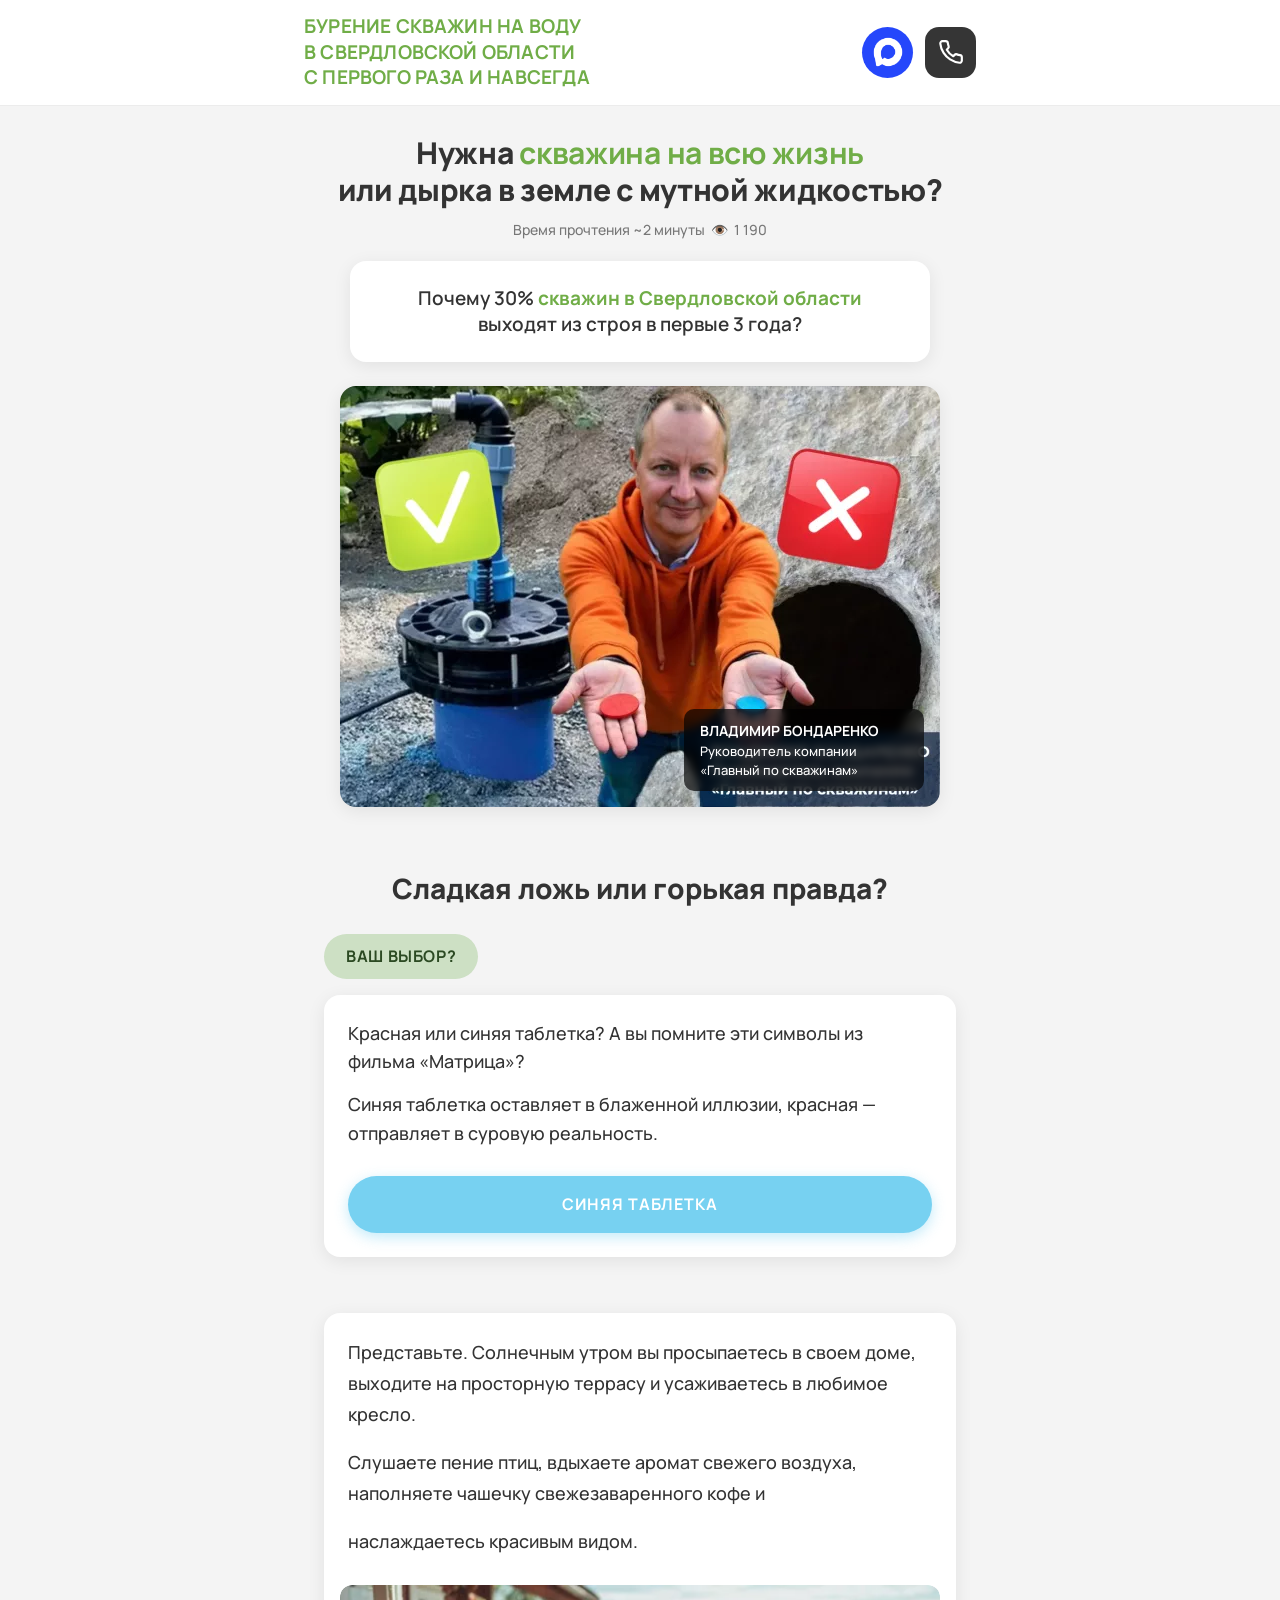
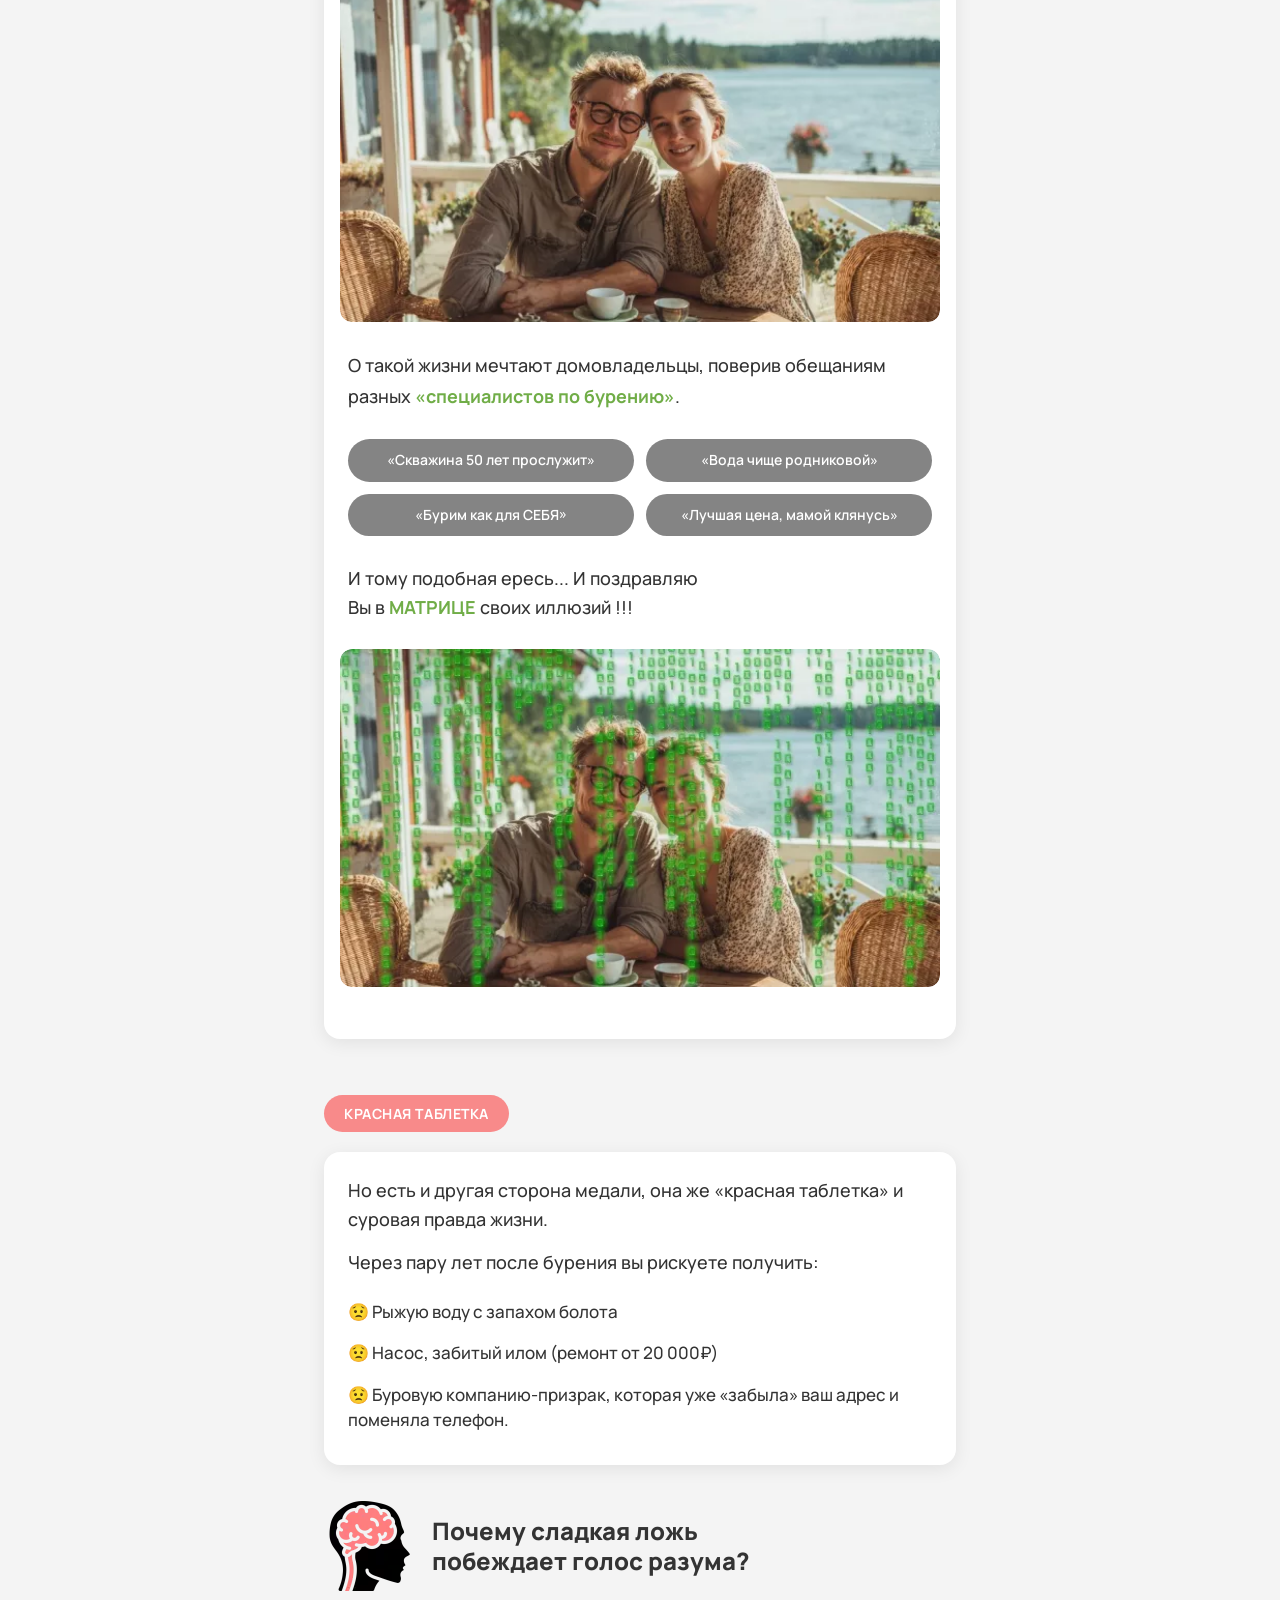
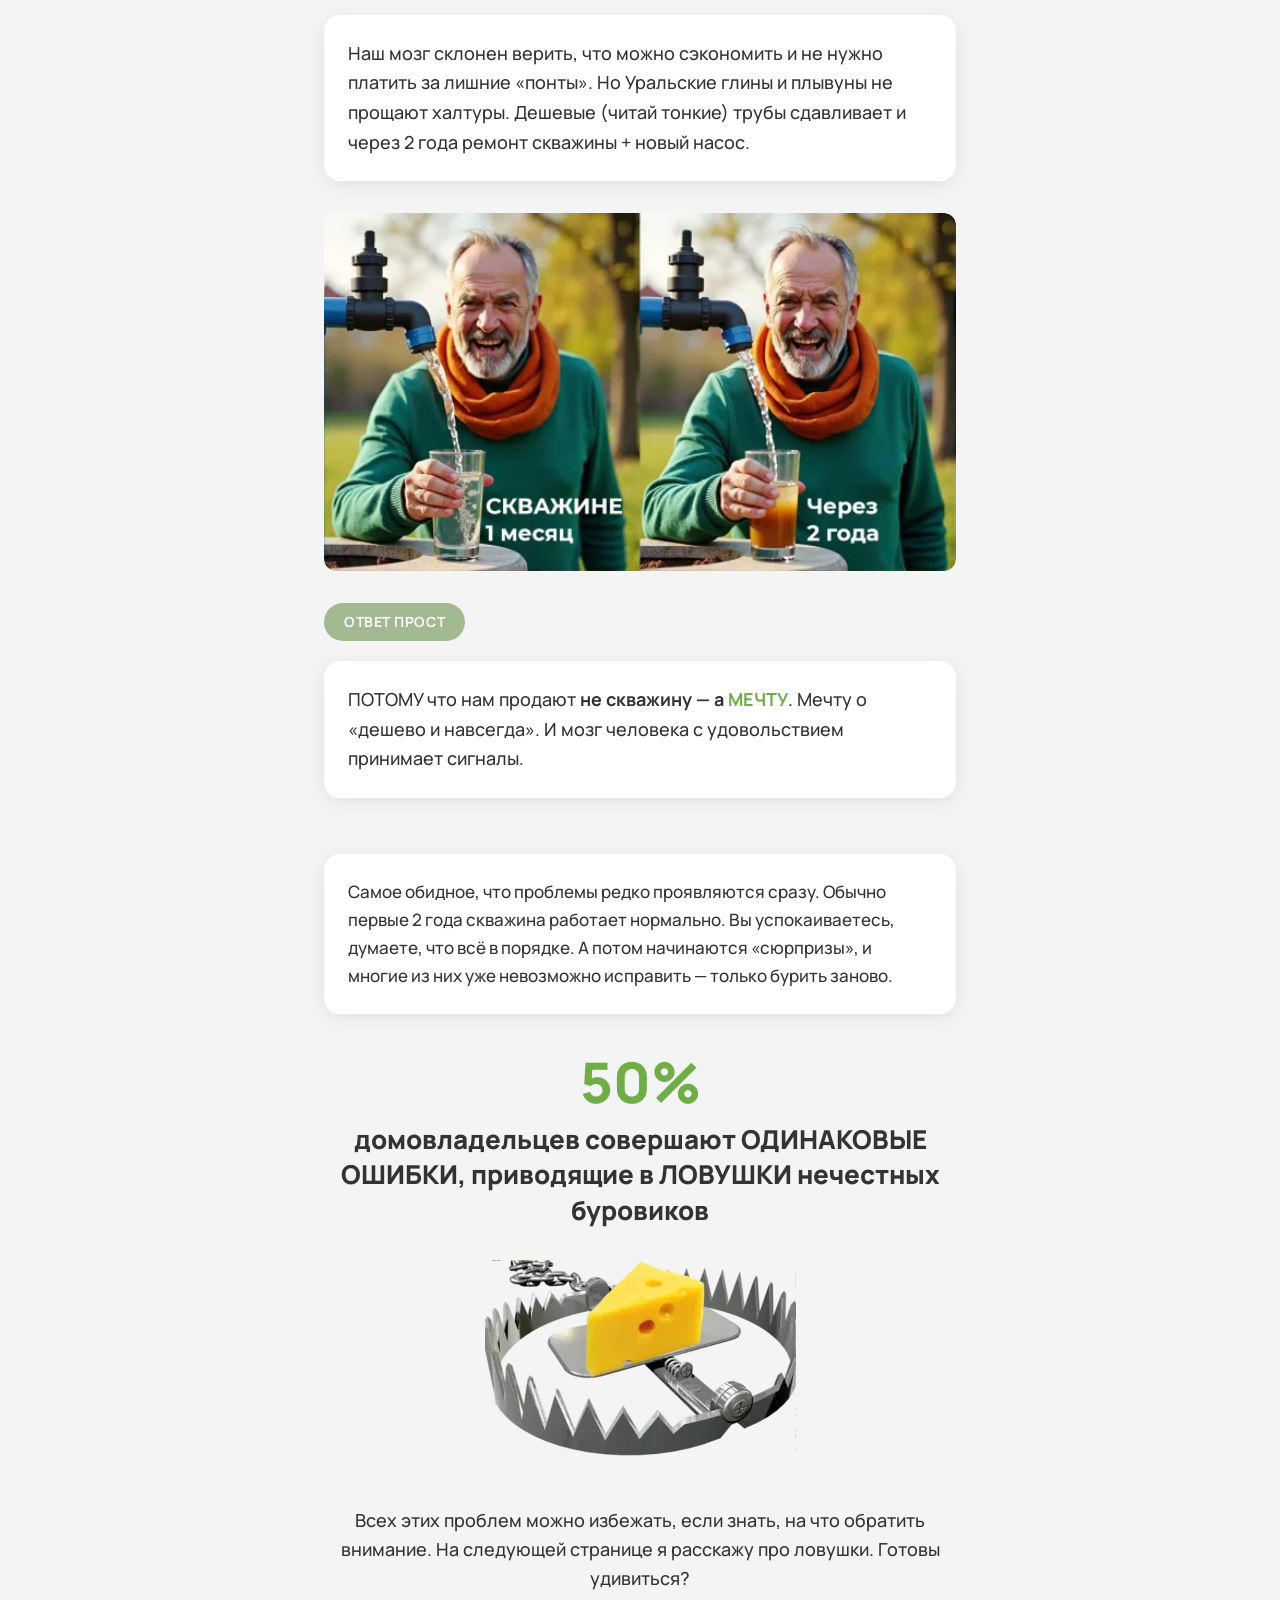
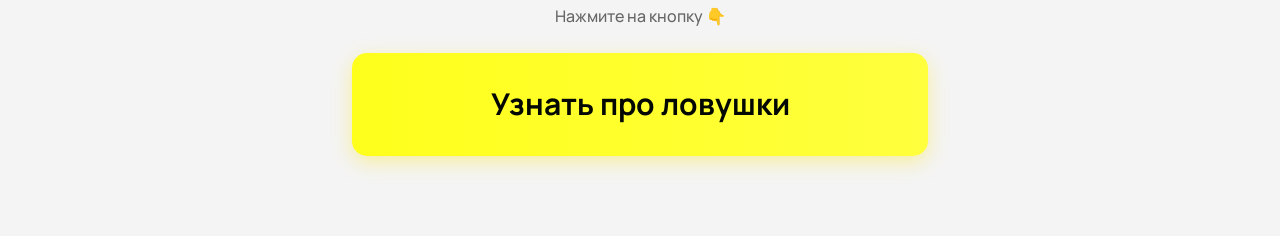
==== index.html @ 846462e8 "Add files via upload" ====
<!DOCTYPE html>
<html lang="ru">
<head>
  <meta charset="UTF-8">
  <meta name="viewport" content="width=device-width, initial-scale=1.0">
  <title>Бурение скважин в Свердловской области — Главная</title>
  <meta name="description" content="Бурение скважин на воду в Свердловской области с первого раза и навсегда. Екатеринбург, Нижний Тагил, Каменск-Уральский, Реж, Невьянск. Узнайте, как избежать ловушек недобросовестных буровиков.">
  <meta property="og:title" content="Бурение скважин в Свердловской области — с первого раза и навсегда">
  <meta property="og:description" content="Узнайте, почему 30% скважин в Свердловской области выходят из строя в первые 3 года — и как не попасть в ловушки буровиков.">
  <meta property="og:type" content="website">
  <meta property="og:locale" content="ru_RU">
  <meta property="og:image" content="assets/hero.webp">
  <link rel="preconnect" href="https://fonts.googleapis.com">
  <link rel="preconnect" href="https://fonts.gstatic.com" crossorigin>
  <link href="https://fonts.googleapis.com/css2?family=Manrope:wght@400;500;600;700;800&display=swap" rel="stylesheet">
  <link rel="stylesheet" href="styles.css">
</head>
<body>

  <!-- ============ ШАПКА ============ -->
  <header class="site-header">
    <div class="container container--header header-inner">
      <div class="usp">
        <span>БУРЕНИЕ СКВАЖИН НА ВОДУ</span>
        <span>В СВЕРДЛОВСКОЙ ОБЛАСТИ</span>
        <span>С ПЕРВОГО РАЗА И НАВСЕГДА</span>
      </div>
      <nav class="header-contacts" aria-label="Контакты">
        <a href="https://max.ru/u/f9LHodD0cOJi_SXuoAVEG4c_J1FasounPbryr0Rri_KApgXUaTsEnVAiun0"
           class="contact-icon"
           target="_blank" rel="noopener"
           aria-label="Написать в MAX">
          <img src="assets/max.png" alt="MAX" width="51" height="51">
        </a>
        <a href="tel:+74951234567"
           class="phone-btn"
           aria-label="Позвонить">
          <svg viewBox="0 0 24 24" width="26" height="26" fill="none" stroke="currentColor" stroke-width="2" stroke-linecap="round" stroke-linejoin="round" aria-hidden="true">
            <path d="M22 16.92v3a2 2 0 0 1-2.18 2 19.79 19.79 0 0 1-8.63-3.07 19.5 19.5 0 0 1-6-6 19.79 19.79 0 0 1-3.07-8.67A2 2 0 0 1 4.11 2h3a2 2 0 0 1 2 1.72c.13.96.36 1.9.7 2.81a2 2 0 0 1-.45 2.11L8.09 9.91a16 16 0 0 0 6 6l1.27-1.27a2 2 0 0 1 2.11-.45c.91.34 1.85.57 2.81.7A2 2 0 0 1 22 16.92z"/>
          </svg>
        </a>
      </nav>
    </div>
  </header>

  <main>

    <!-- ============ HERO ============ -->
    <section class="hero">
      <div class="container">
        <h1 class="hero-title">
          Нужна <span class="accent">скважина на всю жизнь</span><br>
          или дырка в земле с мутной жидкостью?
        </h1>
        <p class="hero-meta">Время прочтения ~2 минуты &nbsp;👁️&nbsp; 1 190</p>

        <div class="card card--question">
          <p>
            Почему 30% <span class="accent">скважин в Свердловской области</span><br>
            выходят из строя в первые 3 года?
          </p>
        </div>

        <div class="hero-photo-wrap">
          <img src="assets/hero.webp"
               alt="Владимир Бондаренко с красной и синей таблетками"
               class="hero-photo"
               width="600" height="421">
          <div class="hero-photo-caption">
            <strong>ВЛАДИМИР БОНДАРЕНКО</strong>
            <span>Руководитель компании</span>
            <span>«Главный по скважинам»</span>
          </div>
        </div>
      </div>
    </section>

    <!-- ============ ВАШ ВЫБОР? ============ -->
    <section class="section">
      <div class="container narrow">
        <h2 class="section-title">Сладкая ложь или горькая правда?</h2>

        <div class="choice-block">
          <span class="badge badge--muted">ВАШ ВЫБОР?</span>
          <div class="card card--choice">
            <p>
              Красная или синяя таблетка? А вы помните эти
              символы из фильма «Матрица»?
            </p>
            <p>
              Синяя таблетка оставляет в блаженной иллюзии,
              красная — отправляет в суровую реальность.
            </p>
            <a href="#utrennyaya-scena" class="btn btn--blue-pill">СИНЯЯ ТАБЛЕТКА</a>
          </div>
        </div>
      </div>
    </section>

    <!-- ============ УТРЕННЯЯ СЦЕНА ============ -->
    <section class="section" id="utrennyaya-scena">
      <div class="container narrow">
        <div class="card card--story">
          <p>
            Представьте. Солнечным утром вы просыпаетесь в своем доме,
            выходите на просторную террасу и усаживаетесь в любимое кресло.
          </p>
          <p>
            Слушаете пение птиц, вдыхаете аромат свежего воздуха,
            наполняете чашечку свежезаваренного кофе и
          </p>
          <p>наслаждаетесь красивым видом.</p>

          <figure class="story-figure">
            <img src="assets/morning-couple.webp"
                 alt="Пара пьёт кофе на террасе с видом на озеро"
                 width="580" height="326" loading="lazy">
          </figure>

          <p>
            О такой жизни мечтают домовладельцы, поверив обещаниям
            разных <span class="accent">«специалистов по бурению»</span>.
          </p>

          <div class="chip-grid">
            <span class="chip">«Скважина 50 лет прослужит»</span>
            <span class="chip">«Вода чище родниковой»</span>
            <span class="chip">«Бурим как для СЕБЯ»</span>
            <span class="chip">«Лучшая цена, мамой клянусь»</span>
          </div>

          <p class="story-outro">
            И тому подобная ересь... И поздравляю<br>
            Вы в <span class="accent">МАТРИЦЕ</span> своих иллюзий !!!
          </p>

          <figure class="story-figure">
            <img src="assets/matrix-couple.webp"
                 alt="Пара на террасе с эффектом «матричного дождя»"
                 width="580" height="326" loading="lazy">
          </figure>
        </div>
      </div>
    </section>

    <!-- ============ КРАСНАЯ ТАБЛЕТКА ============ -->
    <section class="section">
      <div class="container narrow">
        <div class="badge badge--red">КРАСНАЯ ТАБЛЕТКА</div>

        <div class="card card--red-pill">
          <p>
            Но есть и другая сторона медали, она же «красная таблетка»
            и суровая правда жизни.
          </p>
          <p>Через пару лет после бурения вы рискуете получить:</p>
          <ul class="risks-list">
            <li>😟 Рыжую воду с запахом болота</li>
            <li>😟 Насос, забитый илом (ремонт от 20 000₽)</li>
            <li>😟 Буровую компанию-призрак, которая уже «забыла» ваш адрес и поменяла телефон.</li>
          </ul>
        </div>

        <div class="brain-block">
          <img src="assets/brain.webp" alt="" class="brain-icon" width="90" height="90">
          <h2 class="section-title section-title--left">
            Почему сладкая ложь<br>побеждает голос разума?
          </h2>
        </div>

        <div class="card card--explain">
          <p>
            Наш мозг склонен верить, что можно сэкономить и не нужно платить
            за лишние «понты». Но Уральские глины и плывуны не прощают халтуры.
            Дешевые (читай тонкие) трубы сдавливает и через 2 года ремонт
            скважины + новый насос.
          </p>
        </div>

        <figure class="story-figure story-figure--compare">
          <img src="assets/water-compare.webp"
               alt="Сравнение воды из скважины: чистая через 1 месяц и рыжая через 2 года"
               width="580" height="328" loading="lazy">
        </figure>

        <div class="badge badge--green">ОТВЕТ ПРОСТ</div>

        <div class="card card--insight">
          <p>
            ПОТОМУ что нам продают <strong>не скважину — а <span class="accent">МЕЧТУ</span></strong>.
            Мечту о «дешево и навсегда». И мозг человека с удовольствием
            принимает сигналы.
          </p>
        </div>
      </div>
    </section>

    <!-- ============ ПРЕДУПРЕЖДЕНИЕ + CTA ============ -->
    <section class="section section--final">
      <div class="container narrow">
        <div class="card card--warning">
          <p>
            Самое обидное, что проблемы редко проявляются сразу. Обычно первые
            2 года скважина работает нормально. Вы успокаиваетесь, думаете, что
            всё в порядке. А потом начинаются «сюрпризы», и многие из них уже
            невозможно исправить — только бурить заново.
          </p>
        </div>

        <h2 class="final-title">
          <span class="big-percent">50%</span>
          домовладельцев совершают <span class="caps">ОДИНАКОВЫЕ ОШИБКИ</span>,
          приводящие в <span class="caps">ЛОВУШКИ</span> нечестных буровиков
        </h2>

        <figure class="trap-figure">
          <img src="assets/trap.png"
               alt="Мышеловка с приманкой — метафора ловушки для домовладельцев"
               width="311" height="207" loading="lazy">
        </figure>

        <p class="cta-lead">
          Всех этих проблем можно избежать, если знать, на что обратить внимание.
          На следующей странице я расскажу про ловушки. Готовы удивиться?
        </p>
        <p class="cta-hint">Нажмите на кнопку 👇</p>

        <a href="https://burenieskvazhinnavodu1.creatium.site/clip2-2"
           class="btn btn--yellow-cta"
           target="_blank" rel="noopener">
          Узнать про ловушки
        </a>
      </div>
    </section>

  </main>

</body>
</html>
---- styles.css ----
/* ===================================================================
   Бурение скважин — лендинг
   Чистая пересборка с оригинала на Creatium.
   Палитра/типографика сняты с реальной страницы попиксельно.
   =================================================================== */

/* ---------- Палитра ---------- */
:root {
  --bg-page:          #ffffff;   /* фон страницы */
  --bg-section:       #f4f4f4;   /* фон секций (светло-серый) */
  --bg-card:          #ffffff;   /* карточки */
  --text-main:        #333333;   /* основной текст */
  --text-dark:        #040802;   /* почти чёрный */

  --accent-green:     #70AD47;   /* акцентный зелёный (выделения) */
  --badge-red:        #F88A8A;   /* "КРАСНАЯ ТАБЛЕТКА" */
  --badge-green:      #A2B992;   /* "ОТВЕТ ПРОСТ" */
  --pill-blue:        #77D1F1;   /* "СИНЯЯ ТАБЛЕТКА" */
  --messenger-blue:   #2547FB;   /* иконка MAX */
  --phone-dark:       #353535;   /* иконка телефона */
  --chip-gray:        #848484;   /* серые chip-кнопки */

  --shadow-card:      0 4px 18px rgba(0, 0, 0, 0.08);
  --radius-card:      16px;
  --radius-pill:      999px;
}

/* ---------- Reset ---------- */
* { box-sizing: border-box; margin: 0; padding: 0; }
html { scroll-behavior: smooth; }
body {
  font-family: "Manrope", "TTNorms Medium", -apple-system, BlinkMacSystemFont,
               "Segoe UI", Roboto, Arial, sans-serif;
  font-weight: 500;
  color: var(--text-main);
  background: var(--bg-page);
  line-height: 1.55;
  font-size: 17px;
  -webkit-font-smoothing: antialiased;
  -moz-osx-font-smoothing: grayscale;
}
img { max-width: 100%; height: auto; display: block; }
a { color: inherit; text-decoration: none; }

/* ---------- Layout ---------- */
.container {
  width: 100%;
  max-width: 1100px;
  margin: 0 auto;
  padding: 0 24px;
}
.container.narrow {
  max-width: 680px;
}
.container--header {
  max-width: 720px;
}
.section {
  background: var(--bg-section);
  padding: 28px 0 48px;
}
.section + .section { padding-top: 8px; }
.section--final { padding-bottom: 80px; }

/* ===================================================================
   ШАПКА
   =================================================================== */
.site-header {
  background: var(--bg-page);
  padding: 14px 0;
  border-bottom: 1px solid #ececec;
}
.header-inner {
  display: flex;
  align-items: center;
  justify-content: space-between;
  gap: 24px;
}
.usp {
  display: flex;
  flex-direction: column;
  font-size: 19px;
  line-height: 1.35;
  color: var(--accent-green);
  font-weight: 700;
  letter-spacing: 0.01em;
}

.header-contacts {
  display: flex;
  align-items: center;
  gap: 12px;
}
.contact-icon {
  display: inline-flex;
  align-items: center;
  justify-content: center;
  width: 51px;
  height: 51px;
  border-radius: 50%;
  background: #2547FB;
  transition: transform 0.15s ease, filter 0.15s ease;
}
.contact-icon img { width: 30px; height: 30px; object-fit: contain; display: block; }
.contact-icon:hover { transform: translateY(-2px); filter: brightness(1.05); }

/* Квадратная кнопка телефона со скруглёнными углами */
.phone-btn {
  display: inline-flex;
  align-items: center;
  justify-content: center;
  width: 51px;
  height: 51px;
  border-radius: 14px;
  background: #353535;
  color: #fff;
  transition: transform 0.15s ease, background 0.15s ease;
}
.phone-btn svg { display: block; }
.phone-btn:hover { transform: translateY(-2px); background: #1f1f1f; }

/* ===================================================================
   HERO
   =================================================================== */
.hero {
  background: var(--bg-section);
  padding: 28px 0 36px;
  text-align: center;
}
.hero-title {
  font-size: 30px;
  line-height: 1.25;
  font-weight: 800;
  color: var(--text-main);
  margin-bottom: 10px;
  letter-spacing: -0.01em;
}
.accent { color: var(--accent-green); font-weight: 700; }

.hero-meta {
  font-size: 14px;
  color: #777;
  margin-bottom: 20px;
}

.card {
  background: var(--bg-card);
  border-radius: var(--radius-card);
  box-shadow: var(--shadow-card);
  padding: 24px 24px;
  margin: 0 auto;
}
.card--question {
  max-width: 580px;
  font-size: 19px;
  font-weight: 600;
  text-align: center;
  margin-bottom: 24px;
  line-height: 1.4;
}

/* Фото с бейджами и подписью */
.hero-photo-wrap {
  position: relative;
  max-width: 600px;
  margin: 0 auto;
  border-radius: var(--radius-card);
  overflow: hidden;
  box-shadow: var(--shadow-card);
}
.hero-photo { width: 100%; }
.hero-photo-caption {
  position: absolute;
  right: 16px;
  bottom: 16px;
  background: rgba(0, 0, 0, 0.66);
  color: #fff;
  padding: 12px 16px;
  border-radius: 10px;
  font-size: 13px;
  line-height: 1.4;
  text-align: left;
  max-width: 240px;
  backdrop-filter: blur(4px);
}
.hero-photo-caption strong { display: block; font-size: 14px; margin-bottom: 2px; }

/* ===================================================================
   ЗАГОЛОВКИ СЕКЦИЙ
   =================================================================== */
.section-title {
  font-size: 28px;
  font-weight: 800;
  text-align: center;
  margin-bottom: 28px;
  line-height: 1.25;
}
.section-title--left {
  text-align: left;
  margin-bottom: 0;
  font-size: 24px;
}

/* ===================================================================
   БЕЙДЖИ
   =================================================================== */
.badge {
  display: inline-block;
  padding: 8px 20px;
  border-radius: var(--radius-pill);
  font-size: 14px;
  font-weight: 700;
  letter-spacing: 0.04em;
  color: #fff;
  margin-bottom: 20px;
}
.badge--muted { background: #cde0c4; color: #2c4a23; display: inline-block; padding: 10px 22px; font-size: 16px; font-weight: 700; }
.badge--red   { background: var(--badge-red); }
.badge--green { background: var(--badge-green); }

/* ===================================================================
   КАРТОЧКА ВЫБОРА (Матрица)
   =================================================================== */
.choice-block {
  text-align: left;
}
.choice-block .badge { margin-bottom: 16px; }
.card--choice {
  text-align: left;
  font-size: 18px;
  line-height: 1.6;
}
.card--choice p { margin-bottom: 14px; }
.card--choice p:last-of-type { margin-bottom: 28px; }
.card--choice .btn { display: block; margin: 0 auto; }

/* Кнопка-таблетка */
.btn {
  display: inline-block;
  font-weight: 700;
  text-align: center;
  cursor: pointer;
  transition: transform 0.15s ease, filter 0.15s ease, box-shadow 0.15s ease;
  border: none;
  font-family: inherit;
}
.btn:hover { transform: translateY(-2px); filter: brightness(1.05); }
.btn:active { transform: translateY(0); }

.btn--blue-pill {
  background: var(--pill-blue);
  color: #fff;
  padding: 16px 38px;
  border-radius: var(--radius-pill);
  font-size: 16px;
  letter-spacing: 0.06em;
  box-shadow: 0 4px 14px rgba(119, 209, 241, 0.45);
}

/* ===================================================================
   ИСТОРИЯ (утренняя сцена)
   =================================================================== */
.card--story {
  font-size: 18px;
  line-height: 1.7;
}
.card--story p { margin-bottom: 18px; }
.story-figure {
  margin: 28px -8px;
  border-radius: 12px;
  overflow: hidden;
}
.story-figure img {
  width: 100%;
  border-radius: 12px;
}
.story-figure--compare { margin: 32px 0; }

.chip-grid {
  display: grid;
  grid-template-columns: 1fr 1fr;
  gap: 12px;
  margin: 28px 0;
}
.chip {
  background: var(--chip-gray);
  color: #fff;
  padding: 12px 16px;
  border-radius: var(--radius-pill);
  font-size: 14px;
  font-weight: 600;
  text-align: center;
  line-height: 1.3;
}

.story-outro {
  font-size: 18px;
  margin-top: 28px !important;
  margin-bottom: 28px !important;
  line-height: 1.6;
}

/* ===================================================================
   КРАСНАЯ ТАБЛЕТКА — список рисков
   =================================================================== */
.card--red-pill {
  font-size: 18px;
  line-height: 1.6;
}
.card--red-pill p { margin-bottom: 14px; }
.risks-list {
  list-style: none;
  margin-top: 14px;
}
.risks-list li {
  padding: 8px 0;
  font-size: 17px;
  line-height: 1.5;
}

/* Brain block */
.brain-block {
  display: flex;
  align-items: center;
  gap: 18px;
  margin: 36px 0 24px;
}
.brain-icon { flex-shrink: 0; }

.card--explain {
  font-size: 18px;
  line-height: 1.65;
}

.card--insight {
  font-size: 18px;
  line-height: 1.65;
  text-align: left;
}
.card--insight strong { font-weight: 700; }

/* ===================================================================
   ФИНАЛ + CTA
   =================================================================== */
.card--warning {
  font-size: 17px;
  line-height: 1.65;
  margin-bottom: 40px;
}

.final-title {
  font-size: 26px;
  font-weight: 800;
  text-align: center;
  line-height: 1.35;
  margin-bottom: 32px;
}
.big-percent {
  display: block;
  font-size: 56px;
  color: var(--accent-green);
  line-height: 1;
  margin-bottom: 12px;
}
.caps { text-transform: uppercase; }

.trap-figure {
  text-align: center;
  margin: 32px 0;
}
.trap-figure img {
  display: inline-block;
  max-width: 320px;
}

.cta-lead {
  font-size: 18px;
  text-align: center;
  line-height: 1.6;
  margin-bottom: 12px;
}
.cta-hint {
  text-align: center;
  font-size: 16px;
  color: #666;
  margin-bottom: 24px;
}

.btn--yellow-cta {
  display: block;
  width: 100%;
  max-width: 576px;
  margin: 0 auto;
  background: linear-gradient(90deg, #FFFF1C, #FFFF3D);
  color: var(--text-dark);
  padding: 28px 24px;
  border-radius: 15px;
  font-size: 30px;
  font-weight: 700;
  box-shadow: 0 6px 20px rgba(255, 230, 0, 0.35);
}

/* ===================================================================
   АДАПТИВ
   =================================================================== */
@media (max-width: 720px) {
  body { font-size: 16px; }
  .container { padding: 0 16px; }
  .site-header { padding: 16px 0; }
  .header-inner { flex-direction: column; gap: 14px; text-align: center; }
  .usp { font-size: 13px; }
  .hero { padding: 32px 0 36px; }
  .hero-title { font-size: 25px; }
  .card--question { font-size: 17px; padding: 24px 18px; }
  .hero-photo-badge { width: 44px; height: 44px; font-size: 24px; }
  .hero-photo-caption { font-size: 11px; padding: 8px 10px; max-width: 160px; }
  .section { padding: 36px 0; }
  .section-title { font-size: 22px; }
  .section-title--left { font-size: 20px; }
  .card { padding: 22px 18px; }
  .card--story, .card--red-pill, .card--explain, .card--insight, .card--warning {
    font-size: 16px;
  }
  .chip-grid { grid-template-columns: 1fr; }
  .brain-block { flex-direction: row; gap: 12px; }
  .brain-icon { width: 60px; height: 60px; }
  .final-title { font-size: 20px; }
  .big-percent { font-size: 42px; }
  .btn--yellow-cta { font-size: 22px; padding: 22px 18px; }
  .btn--blue-pill { padding: 14px 30px; font-size: 14px; }
}

@media (max-width: 380px) {
  .hero-title { font-size: 22px; }
  .hero-photo-badge { width: 38px; height: 38px; font-size: 20px; }
  .btn--yellow-cta { font-size: 19px; }
}
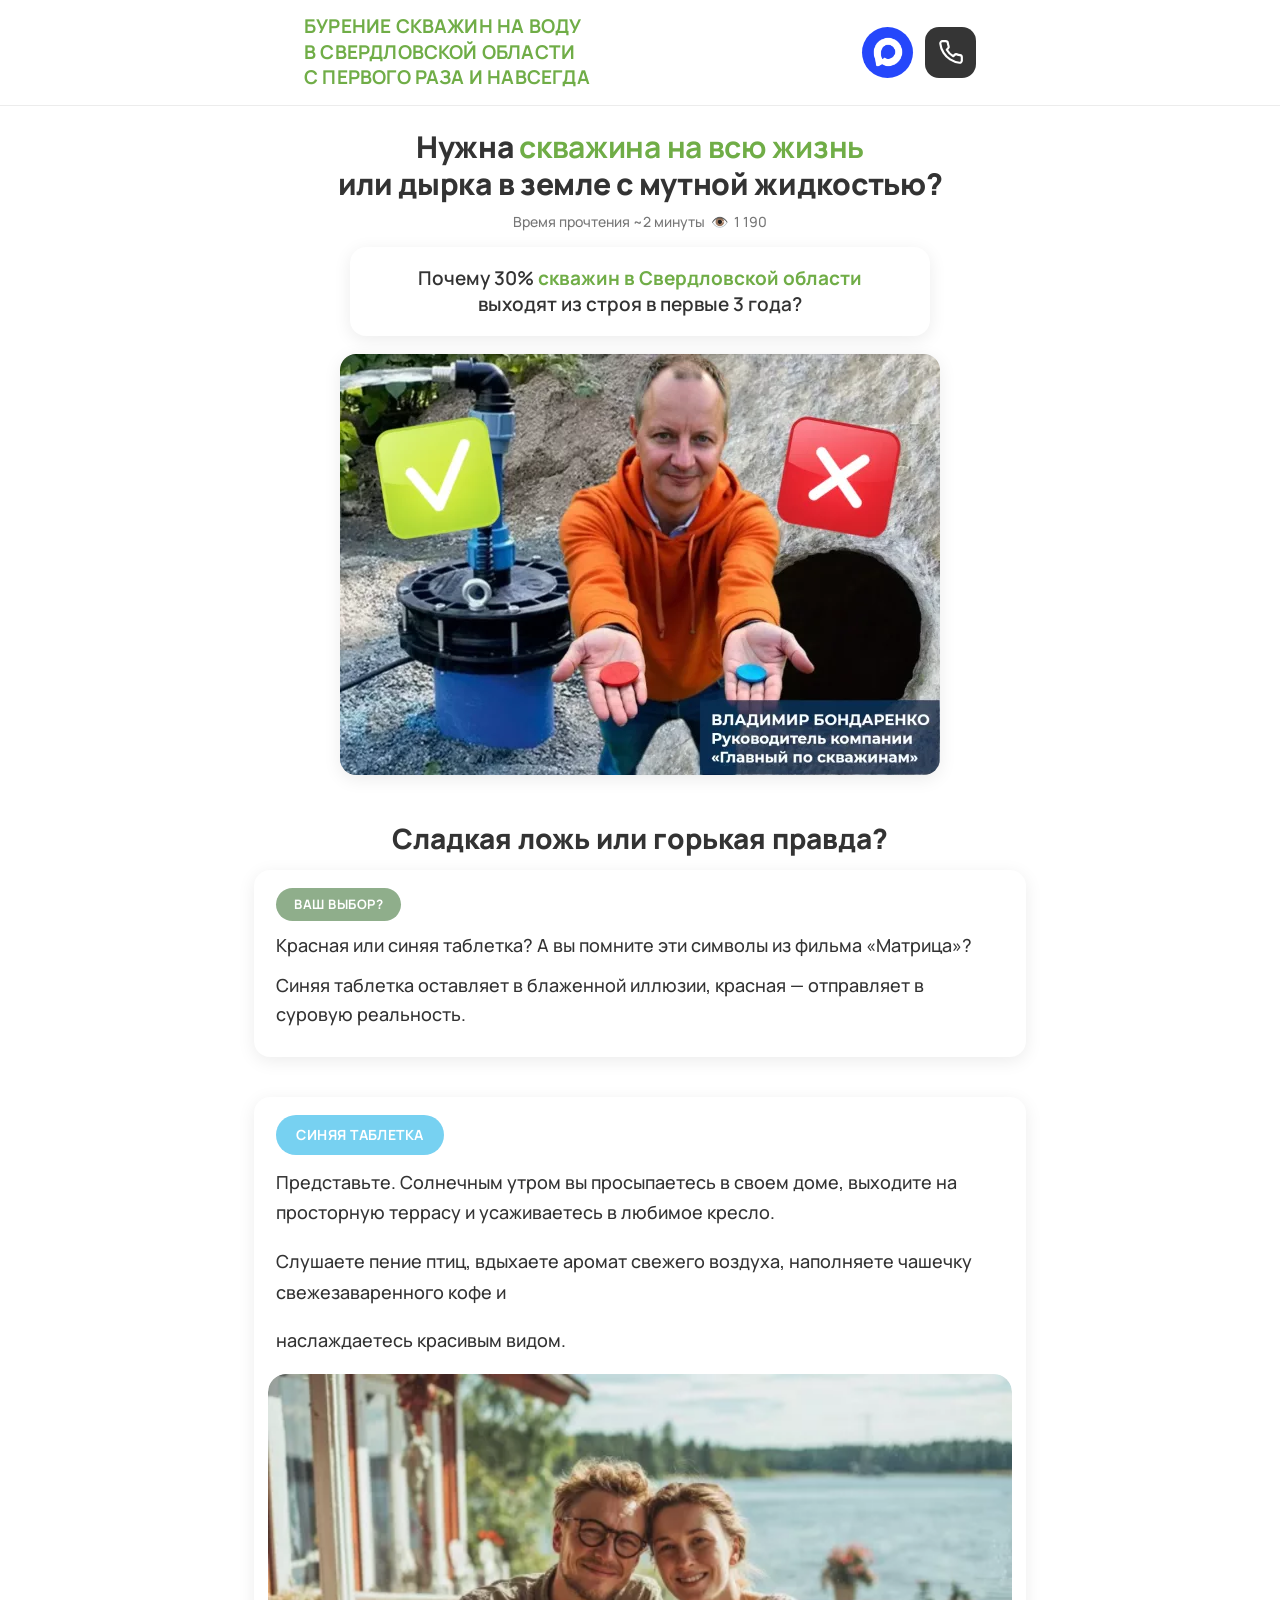
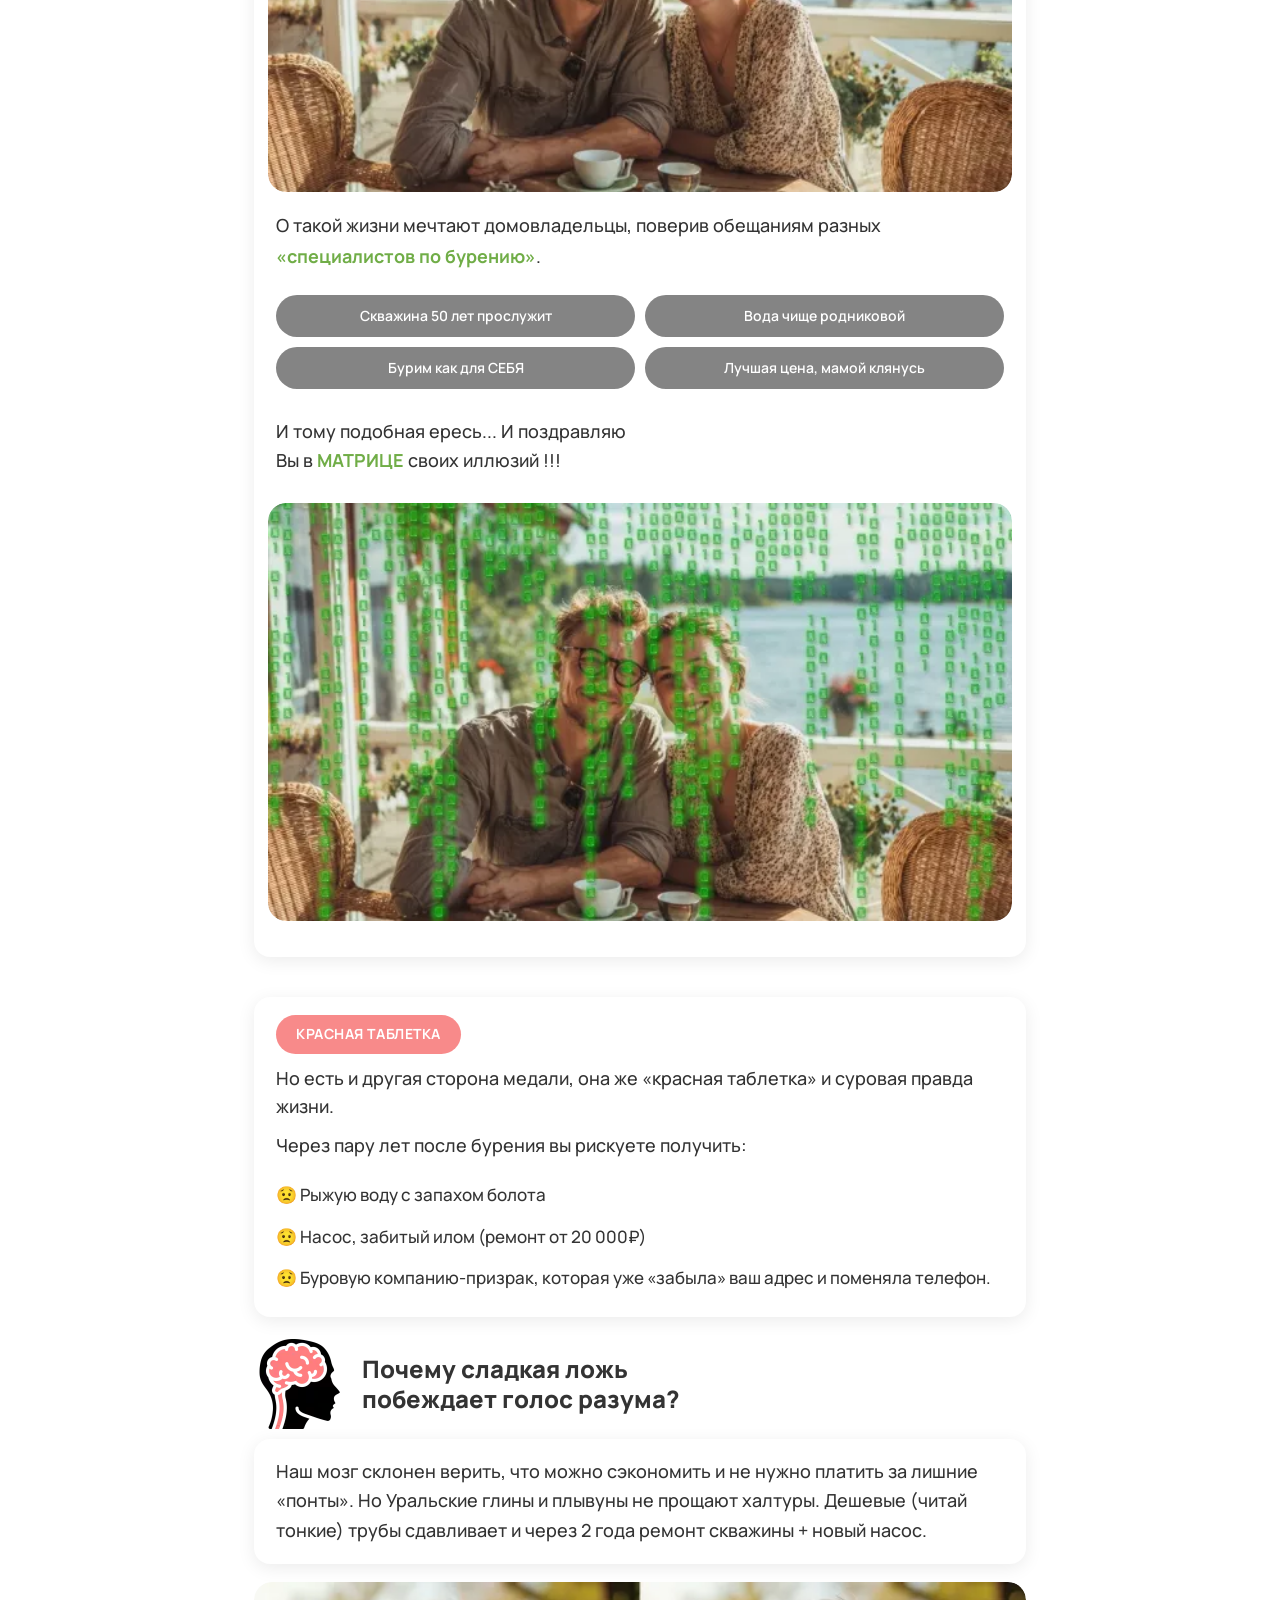
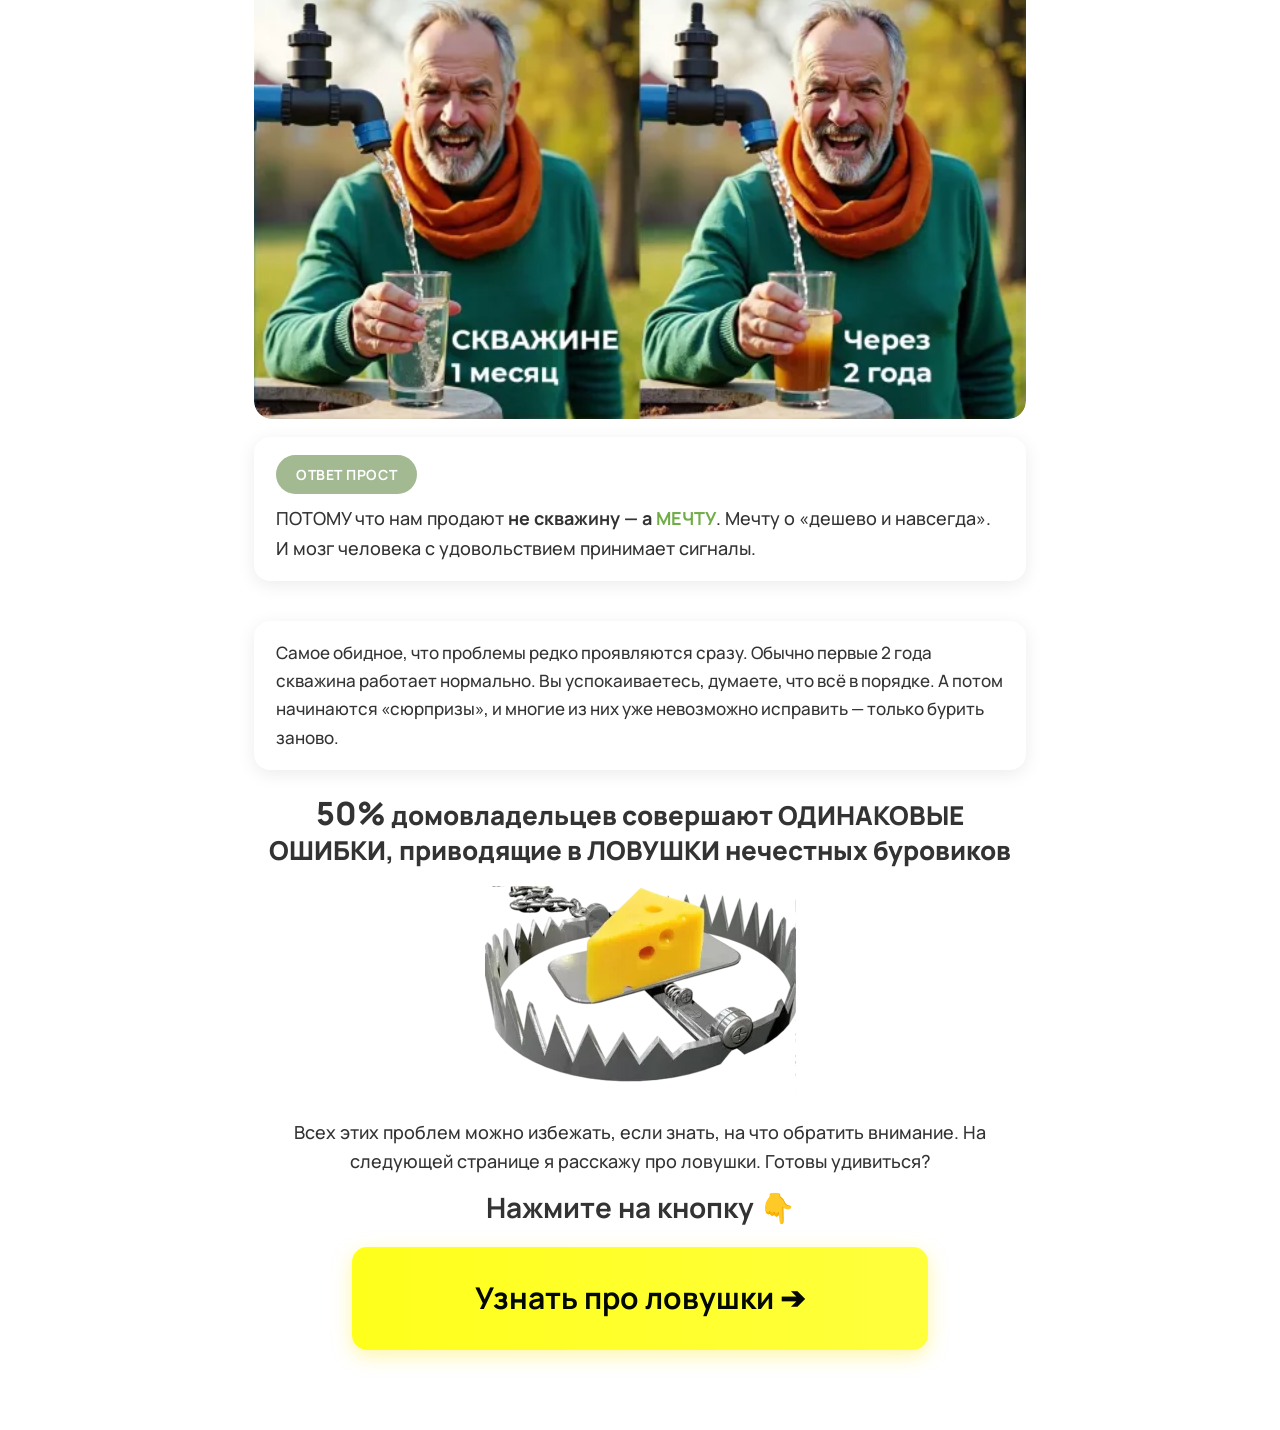
==== commit 3351877c: "Add files via upload" ====
--- a/index.html
+++ b/index.html
@@ -66,11 +66,6 @@
                alt="Владимир Бондаренко с красной и синей таблетками"
                class="hero-photo"
                width="600" height="421">
-          <div class="hero-photo-caption">
-            <strong>ВЛАДИМИР БОНДАРЕНКО</strong>
-            <span>Руководитель компании</span>
-            <span>«Главный по скважинам»</span>
-          </div>
         </div>
       </div>
     </section>
@@ -81,8 +76,8 @@
         <h2 class="section-title">Сладкая ложь или горькая правда?</h2>
 
         <div class="choice-block">
-          <span class="badge badge--muted">ВАШ ВЫБОР?</span>
           <div class="card card--choice">
+            <span class="badge badge--muted">ВАШ ВЫБОР?</span>
             <p>
               Красная или синяя таблетка? А вы помните эти
               символы из фильма «Матрица»?
@@ -91,7 +86,6 @@
               Синяя таблетка оставляет в блаженной иллюзии,
               красная — отправляет в суровую реальность.
             </p>
-            <a href="#utrennyaya-scena" class="btn btn--blue-pill">СИНЯЯ ТАБЛЕТКА</a>
           </div>
         </div>
       </div>
@@ -101,6 +95,7 @@
     <section class="section" id="utrennyaya-scena">
       <div class="container narrow">
         <div class="card card--story">
+          <span class="badge badge--blue">СИНЯЯ ТАБЛЕТКА</span>
           <p>
             Представьте. Солнечным утром вы просыпаетесь в своем доме,
             выходите на просторную террасу и усаживаетесь в любимое кресло.
@@ -123,10 +118,10 @@
           </p>
 
           <div class="chip-grid">
-            <span class="chip">«Скважина 50 лет прослужит»</span>
-            <span class="chip">«Вода чище родниковой»</span>
-            <span class="chip">«Бурим как для СЕБЯ»</span>
-            <span class="chip">«Лучшая цена, мамой клянусь»</span>
+            <span class="chip">Скважина 50 лет прослужит</span>
+            <span class="chip">Вода чище родниковой</span>
+            <span class="chip">Бурим как для СЕБЯ</span>
+            <span class="chip">Лучшая цена, мамой клянусь</span>
           </div>
 
           <p class="story-outro">
@@ -146,9 +141,8 @@
     <!-- ============ КРАСНАЯ ТАБЛЕТКА ============ -->
     <section class="section">
       <div class="container narrow">
-        <div class="badge badge--red">КРАСНАЯ ТАБЛЕТКА</div>
-
         <div class="card card--red-pill">
+          <span class="badge badge--red">КРАСНАЯ ТАБЛЕТКА</span>
           <p>
             Но есть и другая сторона медали, она же «красная таблетка»
             и суровая правда жизни.
@@ -183,9 +177,8 @@
                width="580" height="328" loading="lazy">
         </figure>
 
-        <div class="badge badge--green">ОТВЕТ ПРОСТ</div>
-
         <div class="card card--insight">
+          <span class="badge badge--green">ОТВЕТ ПРОСТ</span>
           <p>
             ПОТОМУ что нам продают <strong>не скважину — а <span class="accent">МЕЧТУ</span></strong>.
             Мечту о «дешево и навсегда». И мозг человека с удовольствием
@@ -208,9 +201,9 @@
         </div>
 
         <h2 class="final-title">
-          <span class="big-percent">50%</span>
-          домовладельцев совершают <span class="caps">ОДИНАКОВЫЕ ОШИБКИ</span>,
-          приводящие в <span class="caps">ЛОВУШКИ</span> нечестных буровиков
+          <span class="big-percent">50%</span> домовладельцев совершают
+          <span class="caps">ОДИНАКОВЫЕ ОШИБКИ</span>, приводящие в
+          <span class="caps">ЛОВУШКИ</span> нечестных буровиков
         </h2>
 
         <figure class="trap-figure">
@@ -228,7 +221,7 @@
         <a href="https://burenieskvazhinnavodu1.creatium.site/clip2-2"
            class="btn btn--yellow-cta"
            target="_blank" rel="noopener">
-          Узнать про ловушки
+          Узнать про ловушки ➔
         </a>
       </div>
     </section>
--- a/styles.css
+++ b/styles.css
@@ -50,14 +50,14 @@
   padding: 0 24px;
 }
 .container.narrow {
-  max-width: 680px;
+  max-width: 820px;
 }
 .container--header {
   max-width: 720px;
 }
 .section {
-  background: var(--bg-section);
-  padding: 28px 0 48px;
+  background: transparent;
+  padding: 18px 0 32px;
 }
 .section + .section { padding-top: 8px; }
 .section--final { padding-bottom: 80px; }
@@ -123,8 +123,8 @@
    HERO
    =================================================================== */
 .hero {
-  background: var(--bg-section);
-  padding: 28px 0 36px;
+  background: transparent;
+  padding: 22px 0 28px;
   text-align: center;
 }
 .hero-title {
@@ -132,7 +132,7 @@
   line-height: 1.25;
   font-weight: 800;
   color: var(--text-main);
-  margin-bottom: 10px;
+  margin-bottom: 8px;
   letter-spacing: -0.01em;
 }
 .accent { color: var(--accent-green); font-weight: 700; }
@@ -140,14 +140,14 @@
 .hero-meta {
   font-size: 14px;
   color: #777;
-  margin-bottom: 20px;
+  margin-bottom: 14px;
 }
 
 .card {
   background: var(--bg-card);
   border-radius: var(--radius-card);
   box-shadow: var(--shadow-card);
-  padding: 24px 24px;
+  padding: 18px 22px;
   margin: 0 auto;
 }
 .card--question {
@@ -155,7 +155,7 @@
   font-size: 19px;
   font-weight: 600;
   text-align: center;
-  margin-bottom: 24px;
+  margin-bottom: 18px;
   line-height: 1.4;
 }
 
@@ -169,21 +169,6 @@
   box-shadow: var(--shadow-card);
 }
 .hero-photo { width: 100%; }
-.hero-photo-caption {
-  position: absolute;
-  right: 16px;
-  bottom: 16px;
-  background: rgba(0, 0, 0, 0.66);
-  color: #fff;
-  padding: 12px 16px;
-  border-radius: 10px;
-  font-size: 13px;
-  line-height: 1.4;
-  text-align: left;
-  max-width: 240px;
-  backdrop-filter: blur(4px);
-}
-.hero-photo-caption strong { display: block; font-size: 14px; margin-bottom: 2px; }
 
 /* ===================================================================
    ЗАГОЛОВКИ СЕКЦИЙ
@@ -192,7 +177,7 @@
   font-size: 28px;
   font-weight: 800;
   text-align: center;
-  margin-bottom: 28px;
+  margin-bottom: 14px;
   line-height: 1.25;
 }
 .section-title--left {
@@ -212,27 +197,29 @@
   font-weight: 700;
   letter-spacing: 0.04em;
   color: #fff;
-  margin-bottom: 20px;
-}
-.badge--muted { background: #cde0c4; color: #2c4a23; display: inline-block; padding: 10px 22px; font-size: 16px; font-weight: 700; }
+  margin-bottom: 8px;
+}
+.badge--muted { background: #8FAE8B; color: #fff; padding: 6px 18px; font-size: 13px; font-weight: 700; }
 .badge--red   { background: var(--badge-red); }
 .badge--green { background: var(--badge-green); }
+.badge--blue  { background: var(--pill-blue); }
 
 /* ===================================================================
    КАРТОЧКА ВЫБОРА (Матрица)
    =================================================================== */
-.choice-block {
-  text-align: left;
-}
-.choice-block .badge { margin-bottom: 16px; }
 .card--choice {
   text-align: left;
   font-size: 18px;
   line-height: 1.6;
-}
-.card--choice p { margin-bottom: 14px; }
-.card--choice p:last-of-type { margin-bottom: 28px; }
-.card--choice .btn { display: block; margin: 0 auto; }
+  background: var(--bg-card);
+  box-shadow: var(--shadow-card);
+  padding: 18px 22px;
+  border-radius: var(--radius-card);
+}
+.card--choice p { margin-bottom: 12px; }
+.card--choice p:last-of-type { margin-bottom: 10px; }
+.card--choice .badge--muted { margin-bottom: 10px; }
+.card--choice .badge--blue { margin-top: 4px; margin-bottom: 0; }
 
 /* Кнопка-таблетка */
 .btn {
@@ -250,11 +237,13 @@
 .btn--blue-pill {
   background: var(--pill-blue);
   color: #fff;
-  padding: 16px 38px;
+  padding: 14px 36px;
   border-radius: var(--radius-pill);
   font-size: 16px;
   letter-spacing: 0.06em;
   box-shadow: 0 4px 14px rgba(119, 209, 241, 0.45);
+  display: inline-block;
+  width: auto;
 }
 
 /* ===================================================================
@@ -263,29 +252,34 @@
 .card--story {
   font-size: 18px;
   line-height: 1.7;
-}
+  background: var(--bg-card);
+  box-shadow: var(--shadow-card);
+  padding: 18px 22px;
+  border-radius: var(--radius-card);
+}
+.card--story .badge { margin-bottom: 12px; }
 .card--story p { margin-bottom: 18px; }
 .story-figure {
-  margin: 28px -8px;
-  border-radius: 12px;
+  margin: 18px -8px;
+  border-radius: 18px;
   overflow: hidden;
 }
 .story-figure img {
   width: 100%;
-  border-radius: 12px;
-}
-.story-figure--compare { margin: 32px 0; }
+  border-radius: 18px;
+}
+.story-figure--compare { margin: 18px 0; }
 
 .chip-grid {
   display: grid;
   grid-template-columns: 1fr 1fr;
-  gap: 12px;
-  margin: 28px 0;
+  gap: 10px;
+  margin: 24px 0;
 }
 .chip {
   background: var(--chip-gray);
   color: #fff;
-  padding: 12px 16px;
+  padding: 12px 14px;
   border-radius: var(--radius-pill);
   font-size: 14px;
   font-weight: 600;
@@ -306,8 +300,13 @@
 .card--red-pill {
   font-size: 18px;
   line-height: 1.6;
-}
-.card--red-pill p { margin-bottom: 14px; }
+  background: var(--bg-card);
+  box-shadow: var(--shadow-card);
+  padding: 18px 22px;
+  border-radius: var(--radius-card);
+}
+.card--red-pill .badge { margin-bottom: 10px; }
+.card--red-pill p { margin-bottom: 10px; }
 .risks-list {
   list-style: none;
   margin-top: 14px;
@@ -323,20 +322,30 @@
   display: flex;
   align-items: center;
   gap: 18px;
-  margin: 36px 0 24px;
+  margin: 22px 0 10px;
 }
 .brain-icon { flex-shrink: 0; }
 
 .card--explain {
   font-size: 18px;
   line-height: 1.65;
+  background: var(--bg-card);
+  box-shadow: var(--shadow-card);
+  padding: 18px 22px;
+  border-radius: var(--radius-card);
+  margin-top: 4px;
 }
 
 .card--insight {
   font-size: 18px;
   line-height: 1.65;
   text-align: left;
-}
+  background: var(--bg-card);
+  box-shadow: var(--shadow-card);
+  padding: 18px 22px;
+  border-radius: var(--radius-card);
+}
+.card--insight .badge { margin-bottom: 10px; }
 .card--insight strong { font-weight: 700; }
 
 /* ===================================================================
@@ -345,7 +354,11 @@
 .card--warning {
   font-size: 17px;
   line-height: 1.65;
-  margin-bottom: 40px;
+  margin-bottom: 24px;
+  background: var(--bg-card);
+  box-shadow: var(--shadow-card);
+  padding: 18px 22px;
+  border-radius: var(--radius-card);
 }
 
 .final-title {
@@ -353,20 +366,21 @@
   font-weight: 800;
   text-align: center;
   line-height: 1.35;
-  margin-bottom: 32px;
+  margin-bottom: 18px;
 }
 .big-percent {
-  display: block;
-  font-size: 56px;
-  color: var(--accent-green);
-  line-height: 1;
-  margin-bottom: 12px;
+  display: inline;
+  font-size: 32px;
+  color: var(--text-main);
+  line-height: 1.2;
+  margin-bottom: 0;
+  font-weight: 800;
 }
 .caps { text-transform: uppercase; }
 
 .trap-figure {
   text-align: center;
-  margin: 32px 0;
+  margin: 18px 0;
 }
 .trap-figure img {
   display: inline-block;
@@ -377,13 +391,14 @@
   font-size: 18px;
   text-align: center;
   line-height: 1.6;
-  margin-bottom: 12px;
+  margin-bottom: 10px;
 }
 .cta-hint {
   text-align: center;
-  font-size: 16px;
-  color: #666;
-  margin-bottom: 24px;
+  font-size: 28px;
+  font-weight: 700;
+  color: var(--text-main);
+  margin-bottom: 18px;
 }
 
 .btn--yellow-cta {
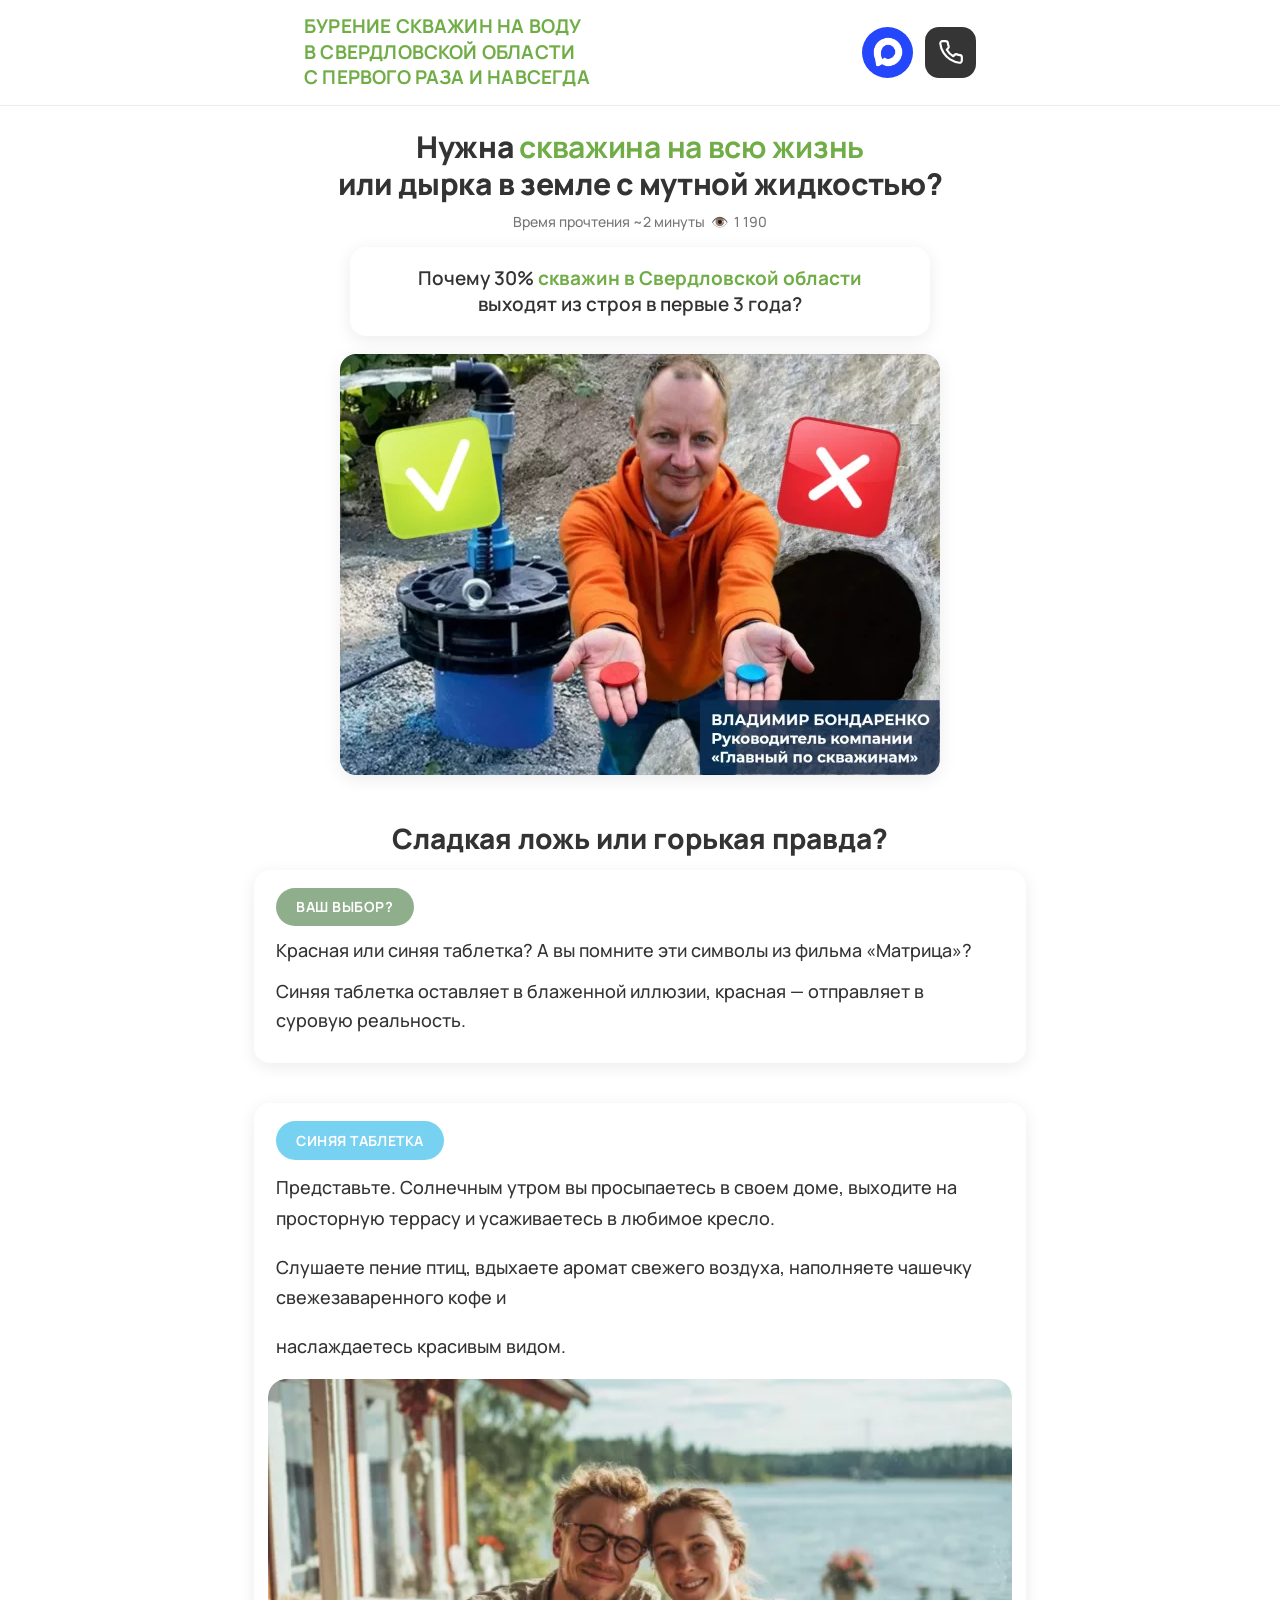
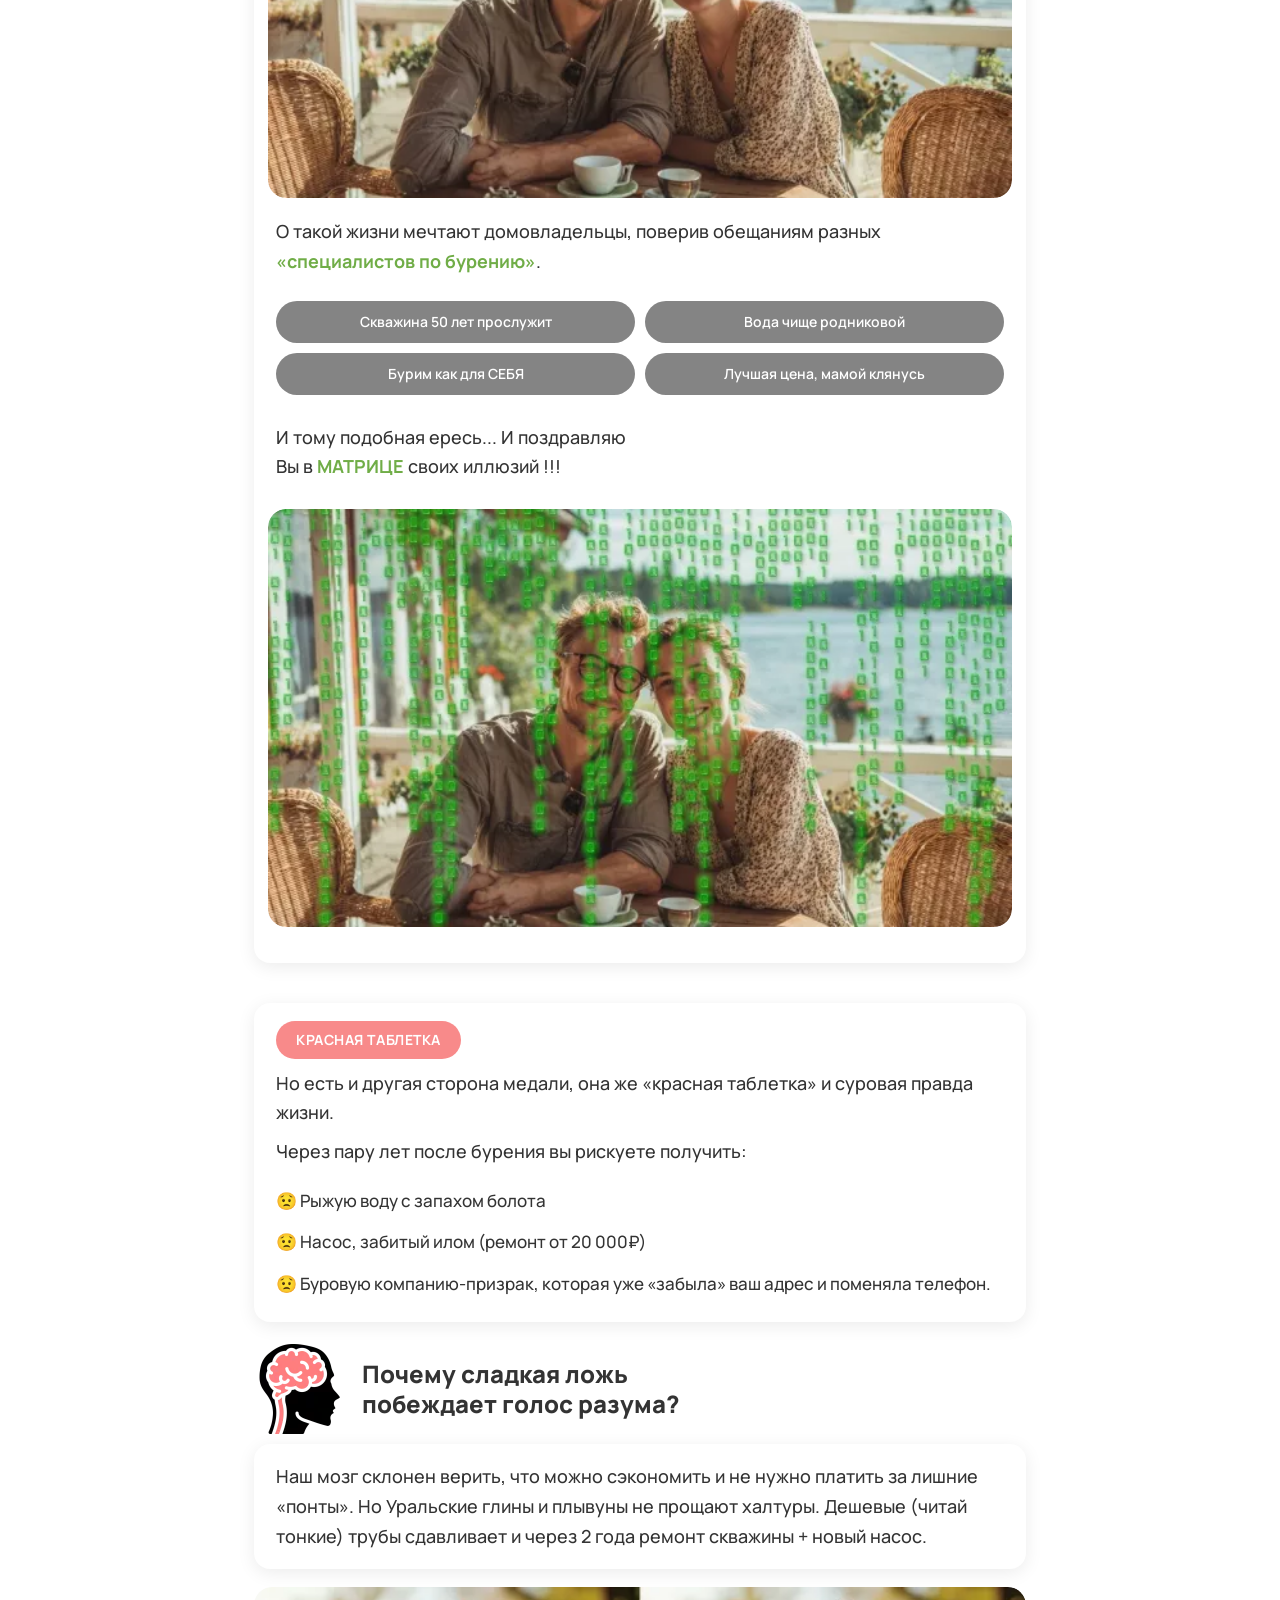
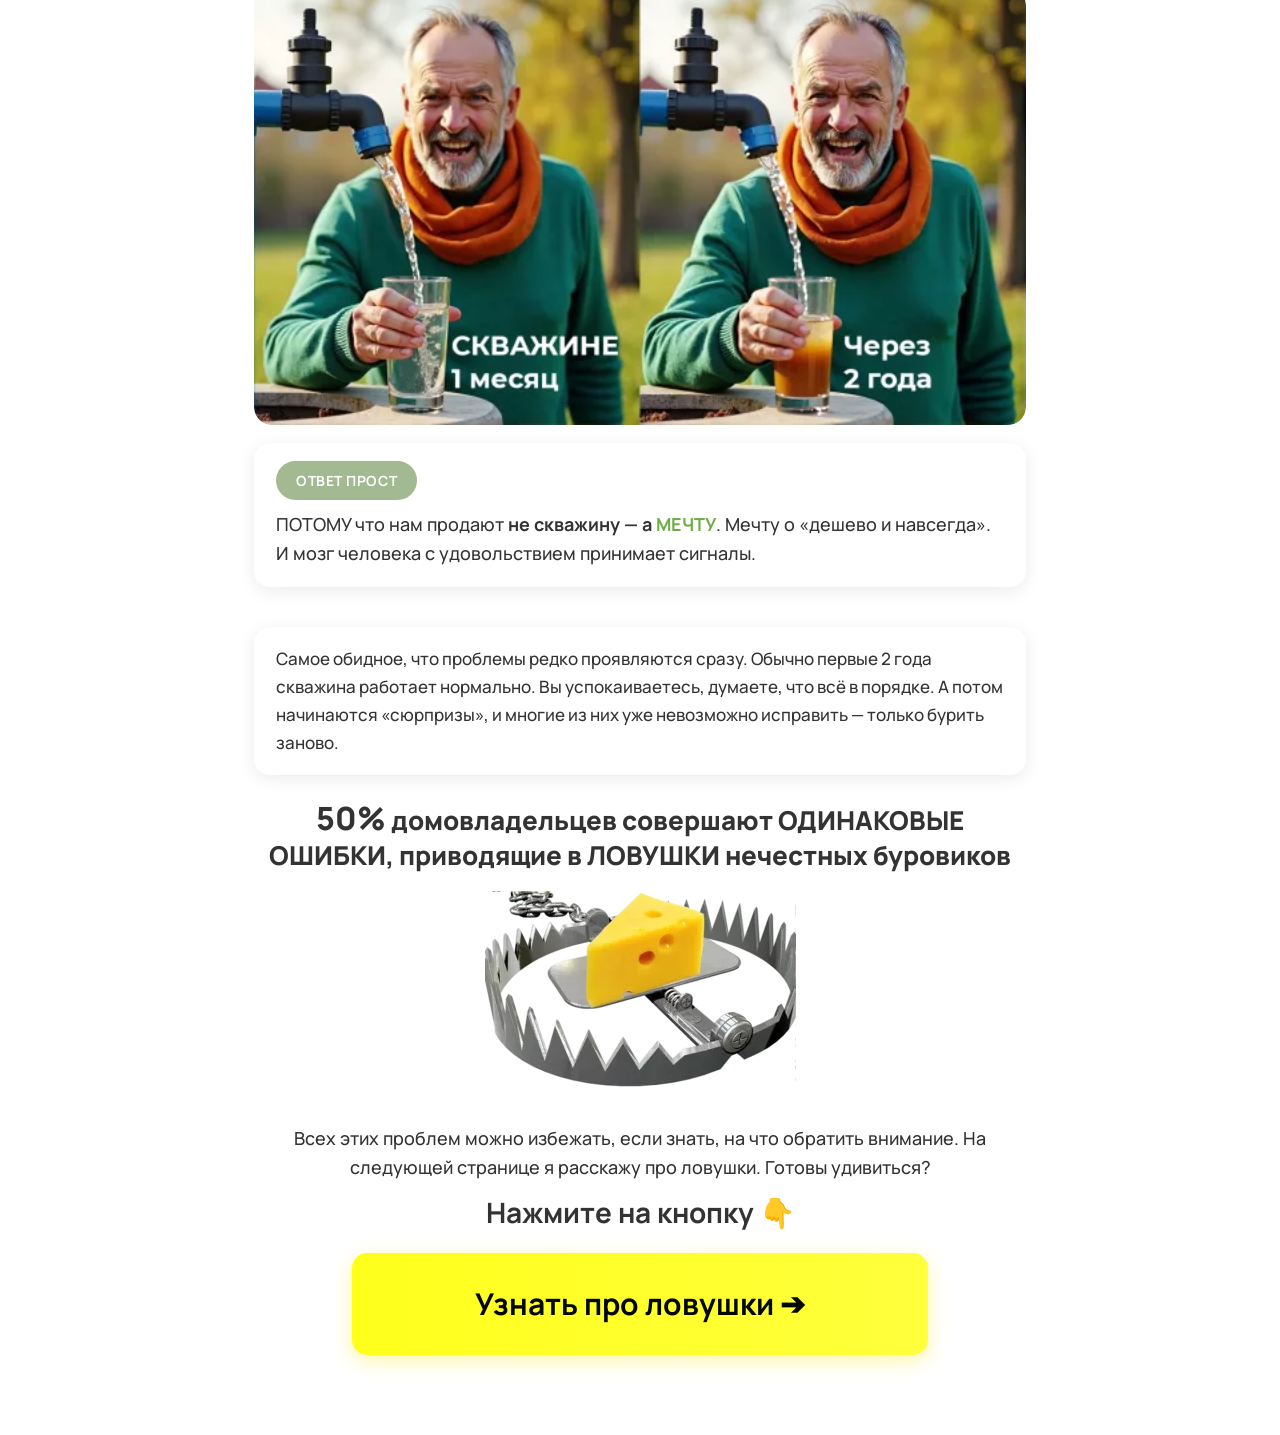
==== commit 14c930bb: "Add files via upload" ====
--- a/index.html
+++ b/index.html
@@ -228,5 +228,6 @@
 
   </main>
 
+  <script src="app.js" defer></script>
 </body>
 </html>
--- a/styles.css
+++ b/styles.css
@@ -199,7 +199,7 @@
   color: #fff;
   margin-bottom: 8px;
 }
-.badge--muted { background: #8FAE8B; color: #fff; padding: 6px 18px; font-size: 13px; font-weight: 700; }
+.badge--muted { background: #8FAE8B; }
 .badge--red   { background: var(--badge-red); }
 .badge--green { background: var(--badge-green); }
 .badge--blue  { background: var(--pill-blue); }
@@ -219,7 +219,6 @@
 .card--choice p { margin-bottom: 12px; }
 .card--choice p:last-of-type { margin-bottom: 10px; }
 .card--choice .badge--muted { margin-bottom: 10px; }
-.card--choice .badge--blue { margin-top: 4px; margin-bottom: 0; }
 
 /* Кнопка-таблетка */
 .btn {
@@ -406,6 +405,8 @@
   width: 100%;
   max-width: 576px;
   margin: 0 auto;
+  position: relative;
+  overflow: hidden;
   background: linear-gradient(90deg, #FFFF1C, #FFFF3D);
   color: var(--text-dark);
   padding: 28px 24px;
@@ -413,6 +414,32 @@
   font-size: 30px;
   font-weight: 700;
   box-shadow: 0 6px 20px rgba(255, 230, 0, 0.35);
+}
+/* Блик, пробегающий по кнопке */
+.btn--yellow-cta::before {
+  content: "";
+  position: absolute;
+  top: 0;
+  left: -75%;
+  width: 50%;
+  height: 100%;
+  background: linear-gradient(
+    120deg,
+    rgba(255, 255, 255, 0) 0%,
+    rgba(255, 255, 255, 0.85) 50%,
+    rgba(255, 255, 255, 0) 100%
+  );
+  transform: skewX(-20deg);
+  animation: shine 3.2s ease-in-out infinite;
+  pointer-events: none;
+}
+@keyframes shine {
+  0%   { left: -75%; }
+  60%  { left: 125%; }
+  100% { left: 125%; }
+}
+@media (prefers-reduced-motion: reduce) {
+  .btn--yellow-cta::before { animation: none; display: none; }
 }
 
 /* ===================================================================
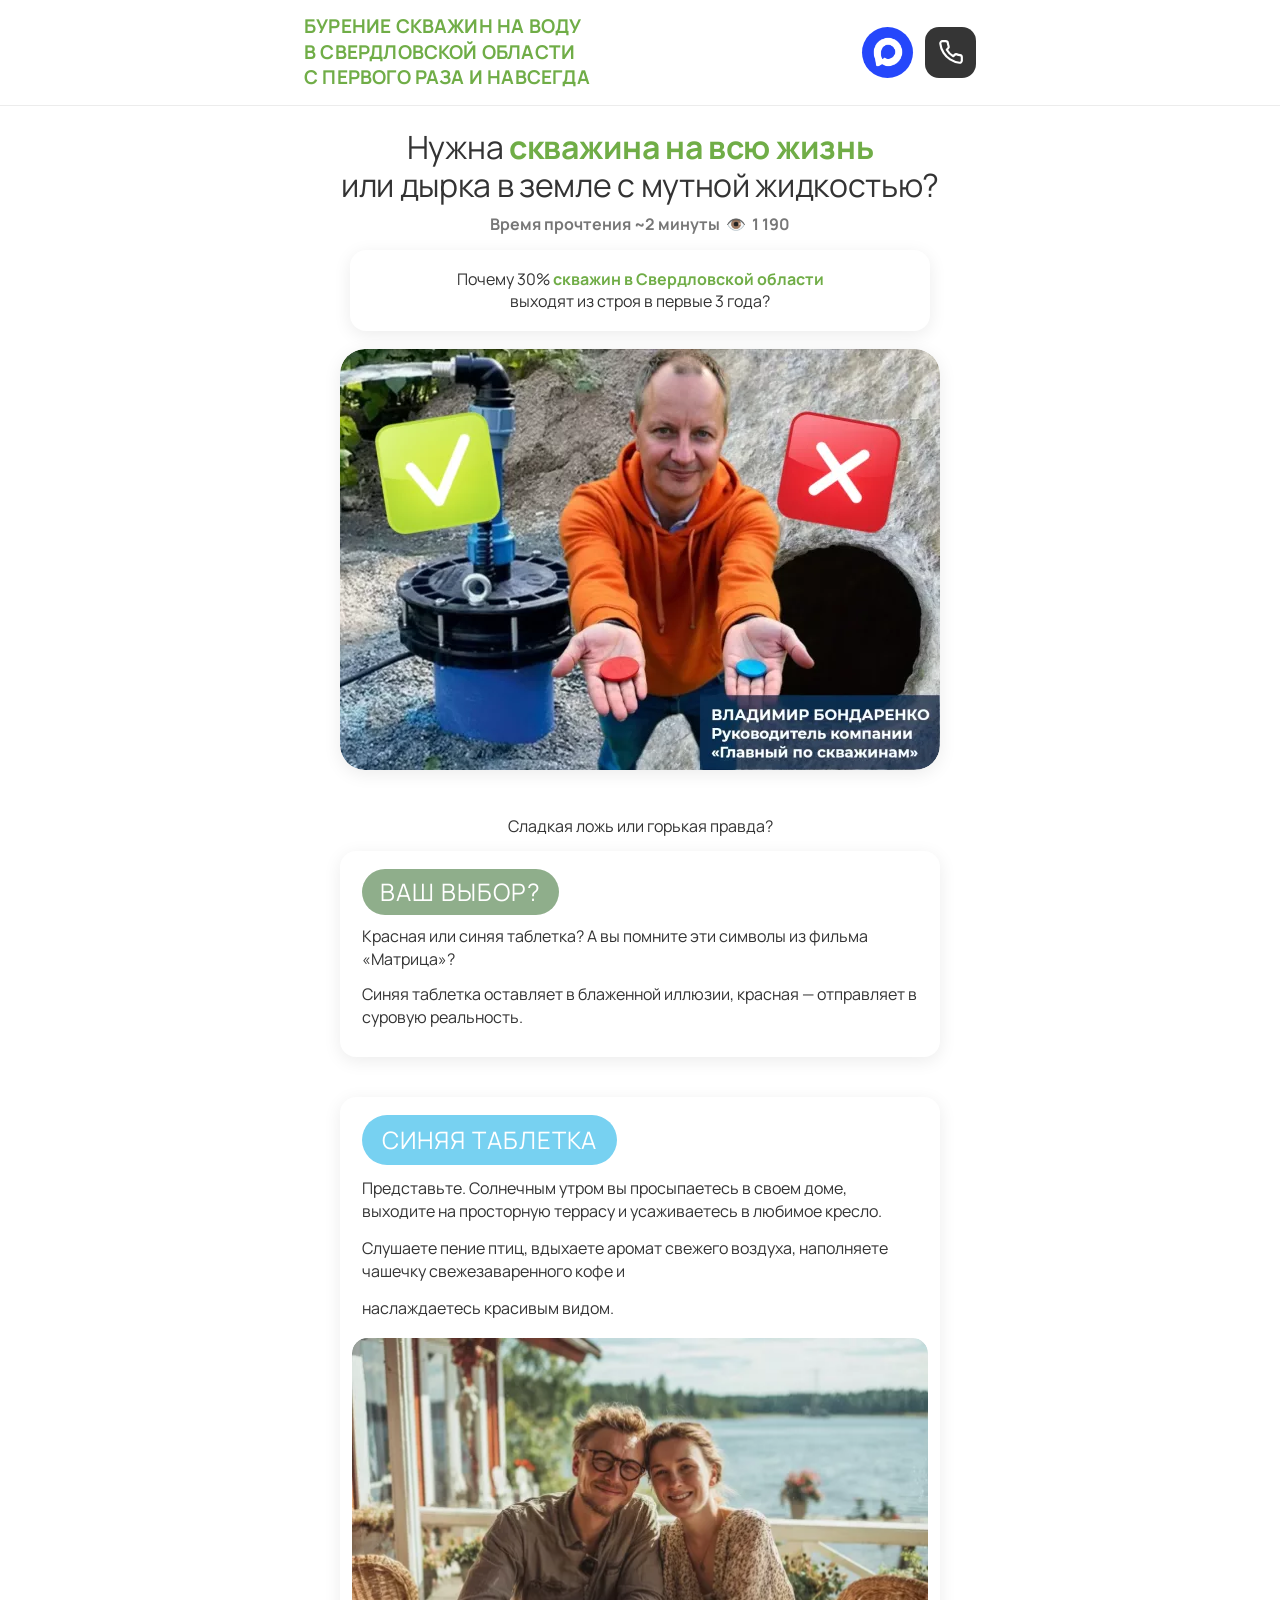
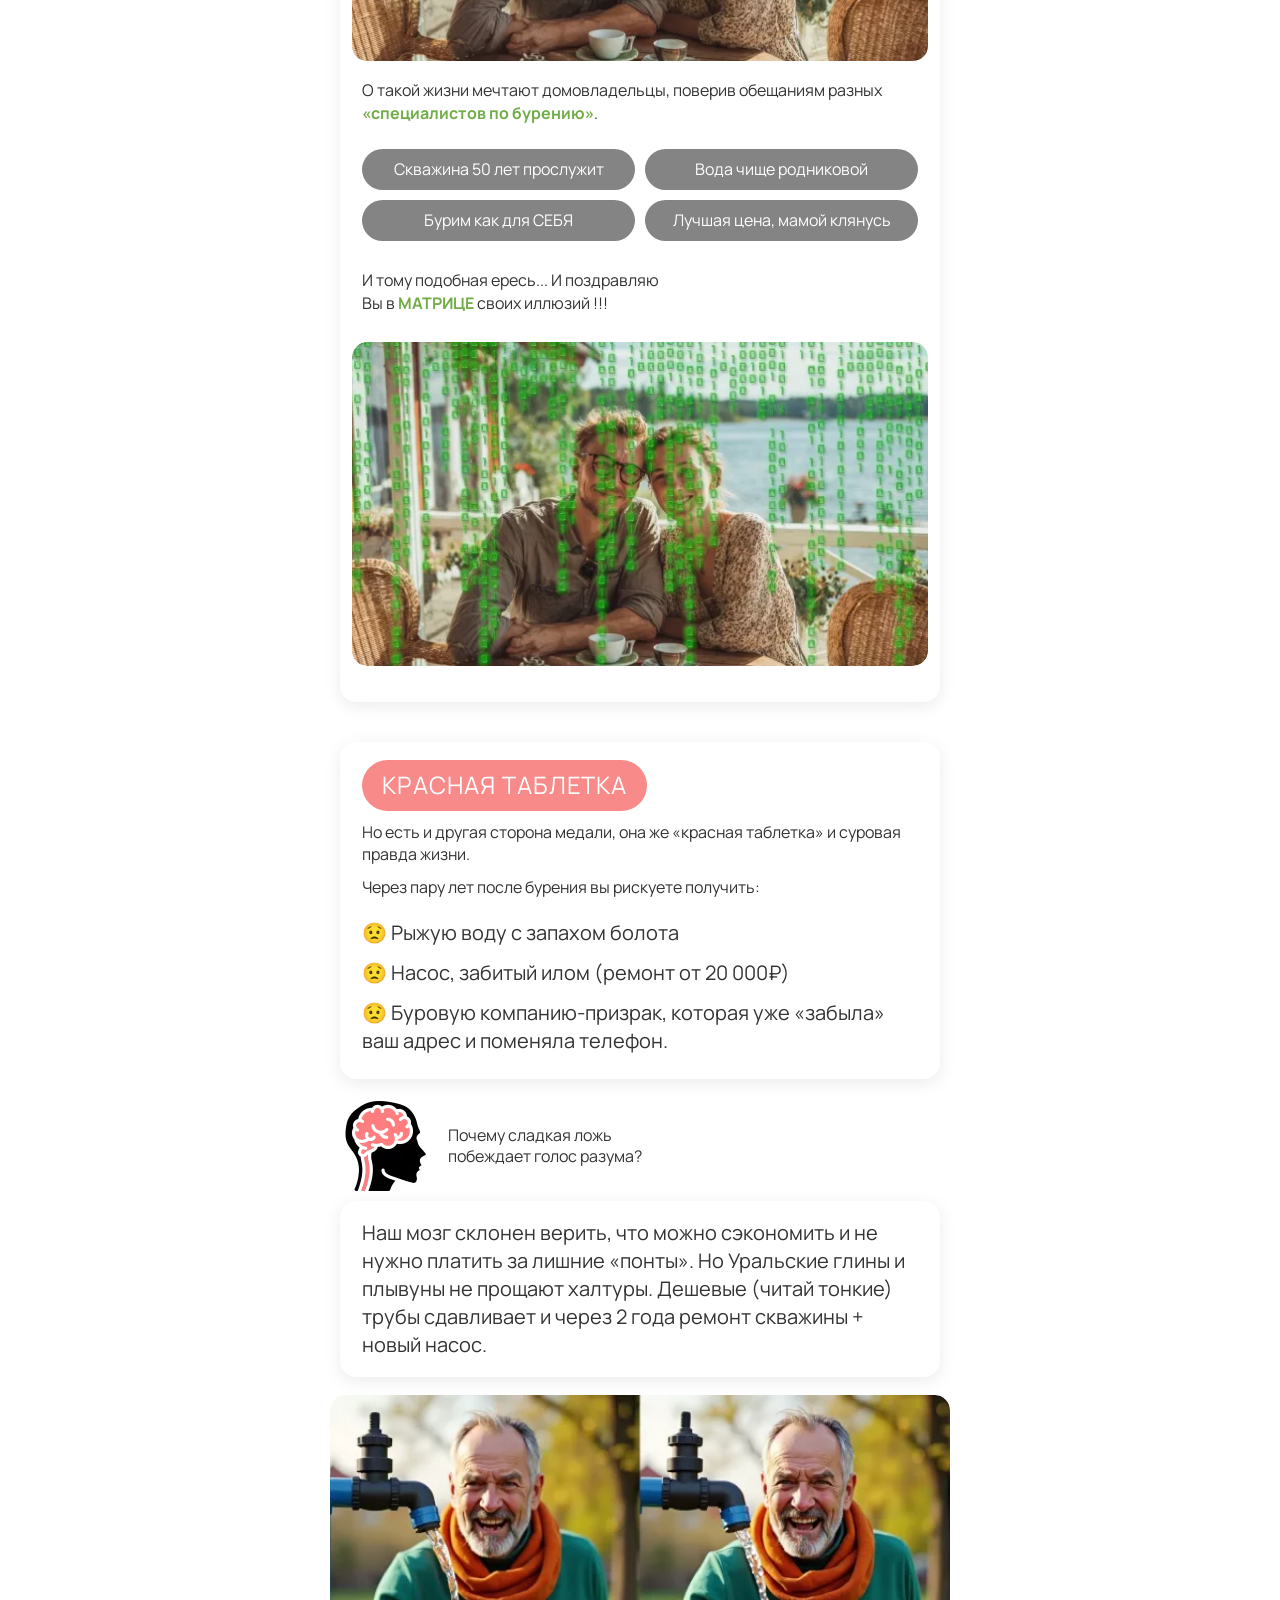
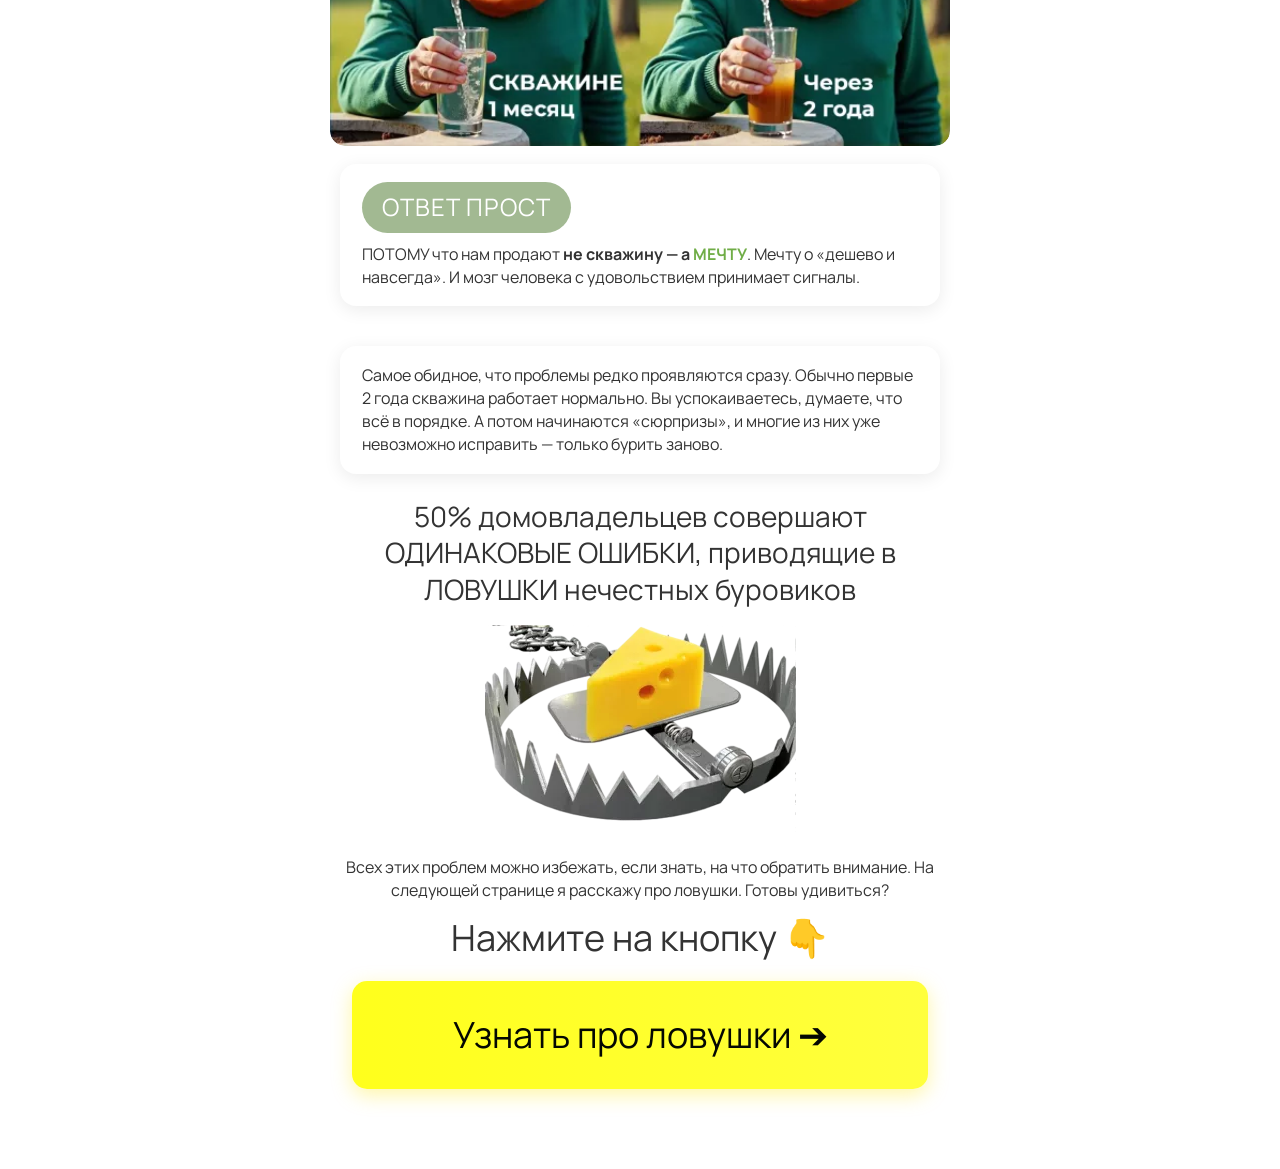
==== commit ce7d287a: "Add files via upload" ====
--- a/index.html
+++ b/index.html
@@ -47,7 +47,7 @@
 
     <!-- ============ HERO ============ -->
     <section class="hero">
-      <div class="container">
+      <div class="container narrow">
         <h1 class="hero-title">
           Нужна <span class="accent">скважина на всю жизнь</span><br>
           или дырка в земле с мутной жидкостью?
@@ -218,9 +218,8 @@
         </p>
         <p class="cta-hint">Нажмите на кнопку 👇</p>
 
-        <a href="https://burenieskvazhinnavodu1.creatium.site/clip2-2"
-           class="btn btn--yellow-cta"
-           target="_blank" rel="noopener">
+        <a href="page2.html"
+           class="btn btn--yellow-cta">
           Узнать про ловушки ➔
         </a>
       </div>
--- a/styles.css
+++ b/styles.css
@@ -31,11 +31,11 @@
 body {
   font-family: "Manrope", "TTNorms Medium", -apple-system, BlinkMacSystemFont,
                "Segoe UI", Roboto, Arial, sans-serif;
-  font-weight: 500;
+  font-weight: 400;
   color: var(--text-main);
   background: var(--bg-page);
-  line-height: 1.55;
-  font-size: 17px;
+  line-height: 1.43;
+  font-size: 16px;
   -webkit-font-smoothing: antialiased;
   -moz-osx-font-smoothing: grayscale;
 }
@@ -50,7 +50,7 @@
   padding: 0 24px;
 }
 .container.narrow {
-  max-width: 820px;
+  max-width: 648px;
 }
 .container--header {
   max-width: 720px;
@@ -128,9 +128,9 @@
   text-align: center;
 }
 .hero-title {
-  font-size: 30px;
-  line-height: 1.25;
-  font-weight: 800;
+  font-size: 32px;
+  line-height: 1.2;
+  font-weight: 400;
   color: var(--text-main);
   margin-bottom: 8px;
   letter-spacing: -0.01em;
@@ -138,9 +138,10 @@
 .accent { color: var(--accent-green); font-weight: 700; }
 
 .hero-meta {
-  font-size: 14px;
+  font-size: 16px;
   color: #777;
   margin-bottom: 14px;
+  font-weight: 700;
 }
 
 .card {
@@ -152,11 +153,11 @@
 }
 .card--question {
   max-width: 580px;
-  font-size: 19px;
-  font-weight: 600;
+  font-size: 16px;
+  font-weight: 400;
   text-align: center;
   margin-bottom: 18px;
-  line-height: 1.4;
+  line-height: 1.43;
 }
 
 /* Фото с бейджами и подписью */
@@ -164,26 +165,27 @@
   position: relative;
   max-width: 600px;
   margin: 0 auto;
-  border-radius: var(--radius-card);
+  border-radius: 25px;
   overflow: hidden;
   box-shadow: var(--shadow-card);
 }
-.hero-photo { width: 100%; }
+.hero-photo { width: 100%; border-radius: 25px; }
 
 /* ===================================================================
    ЗАГОЛОВКИ СЕКЦИЙ
    =================================================================== */
 .section-title {
-  font-size: 28px;
-  font-weight: 800;
+  font-size: 16px;
+  font-weight: 400;
   text-align: center;
   margin-bottom: 14px;
-  line-height: 1.25;
+  line-height: 1.3;
 }
 .section-title--left {
   text-align: left;
   margin-bottom: 0;
-  font-size: 24px;
+  font-size: 16px;
+  font-weight: 400;
 }
 
 /* ===================================================================
@@ -193,13 +195,13 @@
   display: inline-block;
   padding: 8px 20px;
   border-radius: var(--radius-pill);
-  font-size: 14px;
-  font-weight: 700;
+  font-size: 24px;
+  font-weight: 400;
   letter-spacing: 0.04em;
   color: #fff;
   margin-bottom: 8px;
 }
-.badge--muted { background: #8FAE8B; }
+.badge--muted { background: #8FAE8B; padding: 6px 18px; font-size: 24px; font-weight: 400; }
 .badge--red   { background: var(--badge-red); }
 .badge--green { background: var(--badge-green); }
 .badge--blue  { background: var(--pill-blue); }
@@ -209,8 +211,8 @@
    =================================================================== */
 .card--choice {
   text-align: left;
-  font-size: 18px;
-  line-height: 1.6;
+  font-size: 16px;
+  line-height: 1.43;
   background: var(--bg-card);
   box-shadow: var(--shadow-card);
   padding: 18px 22px;
@@ -249,25 +251,25 @@
    ИСТОРИЯ (утренняя сцена)
    =================================================================== */
 .card--story {
-  font-size: 18px;
-  line-height: 1.7;
+  font-size: 16px;
+  line-height: 1.43;
   background: var(--bg-card);
   box-shadow: var(--shadow-card);
   padding: 18px 22px;
   border-radius: var(--radius-card);
 }
 .card--story .badge { margin-bottom: 12px; }
-.card--story p { margin-bottom: 18px; }
+.card--story p { margin-bottom: 14px; }
 .story-figure {
-  margin: 18px -8px;
-  border-radius: 18px;
+  margin: 18px -10px;
+  border-radius: 15px;
   overflow: hidden;
 }
 .story-figure img {
   width: 100%;
-  border-radius: 18px;
-}
-.story-figure--compare { margin: 18px 0; }
+  border-radius: 15px;
+}
+.story-figure--compare { margin: 18px -10px; }
 
 .chip-grid {
   display: grid;
@@ -278,27 +280,27 @@
 .chip {
   background: var(--chip-gray);
   color: #fff;
-  padding: 12px 14px;
+  padding: 10px 18px;
   border-radius: var(--radius-pill);
-  font-size: 14px;
-  font-weight: 600;
+  font-size: 16px;
+  font-weight: 400;
   text-align: center;
   line-height: 1.3;
 }
 
 .story-outro {
-  font-size: 18px;
+  font-size: 16px;
   margin-top: 28px !important;
   margin-bottom: 28px !important;
-  line-height: 1.6;
+  line-height: 1.43;
 }
 
 /* ===================================================================
    КРАСНАЯ ТАБЛЕТКА — список рисков
    =================================================================== */
 .card--red-pill {
-  font-size: 18px;
-  line-height: 1.6;
+  font-size: 16px;
+  line-height: 1.43;
   background: var(--bg-card);
   box-shadow: var(--shadow-card);
   padding: 18px 22px;
@@ -311,9 +313,10 @@
   margin-top: 14px;
 }
 .risks-list li {
-  padding: 8px 0;
-  font-size: 17px;
-  line-height: 1.5;
+  padding: 6px 0;
+  font-size: 20px;
+  font-weight: 400;
+  line-height: 1.4;
 }
 
 /* Brain block */
@@ -326,8 +329,9 @@
 .brain-icon { flex-shrink: 0; }
 
 .card--explain {
-  font-size: 18px;
-  line-height: 1.65;
+  font-size: 20px;
+  line-height: 1.4;
+  font-weight: 400;
   background: var(--bg-card);
   box-shadow: var(--shadow-card);
   padding: 18px 22px;
@@ -336,8 +340,8 @@
 }
 
 .card--insight {
-  font-size: 18px;
-  line-height: 1.65;
+  font-size: 16px;
+  line-height: 1.43;
   text-align: left;
   background: var(--bg-card);
   box-shadow: var(--shadow-card);
@@ -351,8 +355,8 @@
    ФИНАЛ + CTA
    =================================================================== */
 .card--warning {
-  font-size: 17px;
-  line-height: 1.65;
+  font-size: 16px;
+  line-height: 1.43;
   margin-bottom: 24px;
   background: var(--bg-card);
   box-shadow: var(--shadow-card);
@@ -361,19 +365,19 @@
 }
 
 .final-title {
-  font-size: 26px;
-  font-weight: 800;
-  text-align: center;
-  line-height: 1.35;
+  font-size: 28px;
+  font-weight: 400;
+  text-align: center;
+  line-height: 1.3;
   margin-bottom: 18px;
 }
 .big-percent {
   display: inline;
-  font-size: 32px;
-  color: var(--text-main);
-  line-height: 1.2;
+  font-size: 28px;
+  color: var(--text-main);
+  line-height: 1.3;
   margin-bottom: 0;
-  font-weight: 800;
+  font-weight: 400;
 }
 .caps { text-transform: uppercase; }
 
@@ -387,15 +391,15 @@
 }
 
 .cta-lead {
-  font-size: 18px;
-  text-align: center;
-  line-height: 1.6;
+  font-size: 16px;
+  text-align: center;
+  line-height: 1.43;
   margin-bottom: 10px;
 }
 .cta-hint {
   text-align: center;
-  font-size: 28px;
-  font-weight: 700;
+  font-size: 36px;
+  font-weight: 400;
   color: var(--text-main);
   margin-bottom: 18px;
 }
@@ -411,8 +415,8 @@
   color: var(--text-dark);
   padding: 28px 24px;
   border-radius: 15px;
-  font-size: 30px;
-  font-weight: 700;
+  font-size: 36px;
+  font-weight: 400;
   box-shadow: 0 6px 20px rgba(255, 230, 0, 0.35);
 }
 /* Блик, пробегающий по кнопке */
@@ -443,8 +447,607 @@
 }
 
 /* ===================================================================
-   АДАПТИВ
-   =================================================================== */
+   СТРАНИЦА 2 — Тихий саботаж
+   =================================================================== */
+/* H1 страницы 2 — 32px как в оригинале */
+.hero-title--page2 {
+  font-size: 32px;
+  font-weight: 400;
+  margin-bottom: 8px;
+}
+.hero-title--page2 .accent { font-weight: 700; }
+
+/* Единый блок с историей на странице 2 */
+.card--story-block {
+  font-size: 20px;
+  line-height: 1.4;
+  font-weight: 400;
+  text-align: left;
+  padding: 18px 22px;
+  margin-bottom: 18px;
+}
+.card--story-block p { margin-bottom: 14px; }
+.card--story-block p:last-child { margin-bottom: 0; }
+
+/* Цитата «Почему вы выбрали тех буровиков?» — 22px center */
+.lead-quote-page2 {
+  font-size: 22px;
+  font-weight: 400;
+  color: var(--text-main);
+  text-align: center;
+  margin: 18px 0 !important;
+  line-height: 1.35;
+}
+
+/* «Демпинг — это удел...» — 20px bold */
+.demping-line {
+  font-size: 20px;
+  font-weight: 700;
+}
+
+/* Картинка 2222 под карточкой */
+.story-figure--page2 {
+  margin: 18px 0;
+  border-radius: 25px;
+  overflow: hidden;
+}
+.story-figure--page2 img {
+  width: 100%;
+  border-radius: 25px;
+}
+
+/* Заголовок «3 ЛОВУШКИ...» — 24px */
+.section-title--page2 {
+  font-size: 24px;
+  font-weight: 400;
+  text-align: center;
+  margin: 24px 0 18px;
+  line-height: 1.3;
+}
+
+.lead-quote {
+  text-align: center;
+  font-size: 20px;
+  font-weight: 600;
+  color: var(--text-main);
+  margin: 18px 0 0;
+  font-style: italic;
+}
+
+/* Серый баннер «Потому что заказывают на эмоциях...» — 24px */
+.gray-banner {
+  background: var(--chip-gray);
+  color: #fff;
+  text-align: center;
+  padding: 22px 28px;
+  border-radius: var(--radius-pill);
+  font-size: 24px;
+  font-weight: 400;
+  line-height: 1.35;
+  margin: 24px 0;
+}
+.gray-banner p { margin: 0; }
+.gray-banner p + p { margin-top: 6px; }
+
+/* Заголовок «3 ЛОВУШКИ в которые попадают...» — логотип НЕ слева, три строки справа */
+.traps-header {
+  display: flex;
+  align-items: center;
+  gap: 18px;
+  justify-content: flex-start;
+  margin-bottom: 24px;
+}
+.ne-logo {
+  flex-shrink: 0;
+  width: 88px;
+  height: 79px;
+}
+.traps-title-stack {
+  display: flex;
+  flex-direction: column;
+  gap: 2px;
+  font-size: 24px;
+  font-weight: 400;
+  line-height: 1.2;
+  color: var(--text-main);
+}
+.traps-title-stack span {
+  display: block;
+}
+
+/* Пронумерованные карточки ловушек */
+.card--trap {
+  margin-bottom: 16px;
+  padding: 18px 22px;
+}
+.trap-head {
+  display: flex;
+  align-items: center;
+  gap: 14px;
+  margin-bottom: 10px;
+}
+.trap-num {
+  display: inline-flex;
+  align-items: center;
+  justify-content: center;
+  width: 36px;
+  height: 36px;
+  border-radius: 50%;
+  background: var(--accent-green);
+  color: #fff;
+  font-size: 18px;
+  font-weight: 800;
+  flex-shrink: 0;
+}
+.trap-head h3 {
+  font-size: 22px;
+  font-weight: 400;
+  color: var(--text-main);
+  margin: 0;
+}
+.trap-quote {
+  font-size: 17px;
+  font-weight: 600;
+  color: var(--text-main);
+  margin-bottom: 8px;
+  font-style: italic;
+}
+.trap-react {
+  font-size: 17px;
+  color: var(--accent-green);
+  font-weight: 600;
+  margin-bottom: 12px;
+}
+.trap-subhead {
+  font-size: 16px;
+  font-weight: 700;
+  color: var(--text-main);
+  margin-bottom: 6px;
+}
+.trap-subhead--green {
+  color: var(--accent-green);
+  font-size: 18px;
+  margin-bottom: 10px;
+}
+.trap-list {
+  list-style: none;
+  margin: 0;
+  padding: 0;
+}
+.trap-list li {
+  padding: 4px 0;
+  font-size: 16px;
+  line-height: 1.43;
+}
+
+/* Блок с фото во второй ловушке */
+.trap-with-image {
+  display: flex;
+  gap: 18px;
+  align-items: flex-start;
+}
+.trap-text-col { flex: 1; }
+.trap-img-col { flex-shrink: 0; }
+.trap-img-col img {
+  border-radius: 15px;
+  max-width: 160px;
+}
+
+/* Карточка с красными флагами */
+.card--red-flags {
+  padding: 18px 22px;
+  margin-bottom: 18px;
+}
+
+/* Brain-block variant с эмодзи */
+.brain-emoji {
+  font-size: 56px;
+  line-height: 1;
+  flex-shrink: 0;
+}
+
+/* Карточка с приёмами манипуляций */
+.card--tricks {
+  padding: 18px 22px;
+}
+.tricks-list {
+  list-style: none;
+  margin: 0;
+  padding: 0;
+}
+.tricks-list li {
+  padding: 6px 0;
+  font-size: 16px;
+  line-height: 1.43;
+}
+
+/* ===================================================================
+   СТРАНИЦА 3 — 5 обязательных правил
+   =================================================================== */
+/* H1 страницы 3 — 32px, тёмно-зелёный #51A72A */
+.hero-title--page3 {
+  font-size: 32px;
+  font-weight: 400;
+  margin-bottom: 8px;
+  line-height: 1.25;
+}
+.accent-darkgreen {
+  color: #51A72A;
+  font-weight: 400;
+}
+
+/* Серый баннер-вопрос под фото */
+.gray-banner--question {
+  background: var(--chip-gray);
+  color: #fff;
+  text-align: center;
+  padding: 18px 28px;
+  border-radius: var(--radius-pill);
+  font-size: 18px;
+  font-weight: 400;
+  line-height: 1.4;
+  margin: 18px 0;
+}
+
+/* Бейдж «ЗАПОМНИ:» */
+.remember-block {
+  text-align: center;
+  margin: 18px 0;
+}
+.badge--remember {
+  background: var(--accent-green);
+  color: #fff;
+  font-size: 24px;
+  font-weight: 400;
+  padding: 10px 28px;
+  margin: 0;
+}
+
+/* Блок правила */
+.rule-block {
+  text-align: left;
+  margin-bottom: 18px;
+}
+.rule-head {
+  display: flex;
+  align-items: center;
+  gap: 12px;
+  margin-bottom: 10px;
+}
+.rule-num {
+  flex-shrink: 0;
+  width: 34px;
+  height: 34px;
+}
+.rule-title {
+  font-size: 20px;
+  font-weight: 400;
+  color: var(--text-main);
+  margin: 0;
+  line-height: 1.3;
+}
+.rule-text {
+  font-size: 20px;
+  line-height: 1.4;
+  font-weight: 400;
+  color: var(--text-main);
+  margin-bottom: 12px;
+}
+.rule-figure {
+  margin: 14px 0 0;
+  border-radius: 15px;
+  overflow: hidden;
+}
+.rule-figure img {
+  width: 100%;
+  border-radius: 15px;
+}
+
+/* Пунктирный разделитель между правилами */
+.rule-divider {
+  border: none;
+  border-top: 2px dashed #A2B992;
+  margin: 18px 0;
+  opacity: 0.7;
+}
+
+
+/* ===================================================================
+   СТРАНИЦА 4 — Как мы выбираем место
+   =================================================================== */
+.hero-title--page4 {
+  font-size: 32px;
+  font-weight: 400;
+  margin-bottom: 14px;
+  line-height: 1.2;
+}
+/* Одна общая карточка со всеми 4 шагами */
+.card--steps-all {
+  padding: 18px 22px;
+}
+.card--steps-all .badge { margin-bottom: 14px; }
+.card--steps-all .rule-block { margin-bottom: 0; }
+.card--steps-all .rule-figure {
+  margin: 14px -10px 0;
+}
+.card--steps-all .rule-figure img {
+  border-radius: 15px;
+}
+
+.step-with-image {
+  display: flex;
+  gap: 18px;
+  align-items: flex-start;
+}
+.step-text-col { flex: 1; font-size: 20px; line-height: 1.4; }
+.step-text-col p { margin: 0; }
+.step-img-col { flex-shrink: 0; }
+.step-img-col img {
+  border-radius: 15px;
+  max-width: 215px;
+}
+.section-title--page4-mid {
+  font-size: 20px;
+  font-weight: 400;
+  text-align: center;
+  margin: 18px 0;
+  line-height: 1.4;
+}
+.section-title--page4-mid strong { font-weight: 700; }
+.card--donts {
+  padding: 0 calc(50vw - 300px) 18px;
+  max-width: none;
+  width: 100vw;
+  margin-left: calc(50% - 50vw);
+  margin-right: calc(50% - 50vw);
+  border-radius: 0;
+  margin-top: 0;
+}
+.card--donts .badge {
+  display: block;
+  width: fit-content;
+  max-width: 600px;
+  margin: 0 auto 18px;
+  border-radius: 999px;
+  padding: 14px 28px;
+  text-align: center;
+  box-sizing: border-box;
+}
+.card--donts .rule-block { margin-bottom: 0; }
+.card--donts .rule-text { font-size: 20px; line-height: 1.4; }
+.story-figure--full {
+  margin: 0 auto;
+  max-width: 600px;
+  border-radius: 25px 25px 0 0;
+  overflow: hidden;
+  display: block;
+}
+.story-figure--full img {
+  width: 100%;
+  border-radius: 25px 25px 0 0;
+  display: block;
+}
+.story-figure--full + .card--donts {
+  margin-top: 0;
+}
+.story-figure--full figcaption { display: none; }
+
+/* ===================================================================
+   СТРАНИЦА 5 — Рецепт скважины + квиз
+   =================================================================== */
+/* Карточка с бейджем и фото (ТЕХНИКА, МАТЕРИАЛЫ, и т.д.) */
+.card--feature {
+  padding: 18px 22px;
+  margin-bottom: 18px;
+}
+.card--feature .badge { margin-bottom: 14px; }
+.card--feature .rule-text { font-size: 20px; line-height: 1.4; }
+.card--feature .rule-figure {
+  margin: 14px -10px 0;
+}
+.card--feature .rule-figure img {
+  border-radius: 15px;
+}
+
+/* Квиз */
+.section--quiz { padding-bottom: 60px; }
+.quiz-title {
+  font-size: 28px;
+  font-weight: 400;
+  text-align: center;
+  margin-bottom: 14px;
+  line-height: 1.3;
+  color: var(--text-main);
+}
+.quiz-subtitle {
+  font-size: 20px;
+  font-weight: 400;
+  text-align: center;
+  margin-bottom: 10px;
+  line-height: 1.4;
+}
+.quiz-meta {
+  font-size: 16px;
+  font-weight: 700;
+  color: #777;
+  text-align: center;
+  margin-bottom: 18px;
+}
+
+.card--quiz {
+  padding: 18px 22px;
+}
+.quiz-question { padding: 4px 0; }
+.quiz-q-title {
+  font-size: 20px;
+  font-weight: 400;
+  color: var(--text-main);
+  margin: 0;
+  line-height: 1.3;
+}
+
+.quiz-options {
+  display: flex;
+  flex-direction: column;
+  gap: 8px;
+  margin-top: 12px;
+}
+.quiz-options--grid {
+  display: grid;
+  grid-template-columns: 1fr 1fr;
+  gap: 8px;
+}
+.quiz-options--images {
+  display: grid;
+  grid-template-columns: 1fr 1fr 1fr;
+  gap: 10px;
+}
+.quiz-option {
+  display: flex;
+  align-items: center;
+  gap: 10px;
+  padding: 10px 14px;
+  border: 1.5px solid #cde0c4;
+  border-radius: 12px;
+  cursor: pointer;
+  font-size: 16px;
+  font-weight: 400;
+  transition: border-color 0.15s ease, background 0.15s ease;
+}
+.quiz-option:hover { border-color: var(--accent-green); background: #f8fbf6; }
+.quiz-option input { accent-color: var(--accent-green); width: 18px; height: 18px; }
+
+.quiz-option-img {
+  display: flex;
+  flex-direction: column;
+  align-items: center;
+  gap: 6px;
+  padding: 10px;
+  border: 1.5px solid #cde0c4;
+  border-radius: 12px;
+  cursor: pointer;
+  text-align: center;
+  font-size: 13px;
+  line-height: 1.3;
+  transition: border-color 0.15s ease, background 0.15s ease;
+}
+.quiz-option-img:hover { border-color: var(--accent-green); background: #f8fbf6; }
+.quiz-option-img input { display: none; }
+.quiz-option-img img {
+  width: 100%;
+  max-width: 180px;
+  border-radius: 8px;
+}
+
+.quiz-input {
+  width: 100%;
+  padding: 14px 16px;
+  border: 1.5px solid #cde0c4;
+  border-radius: 12px;
+  font-size: 16px;
+  font-family: inherit;
+  color: var(--text-main);
+  background: #fff;
+  margin-top: 12px;
+  box-sizing: border-box;
+  transition: border-color 0.15s ease;
+}
+.quiz-input:focus { outline: none; border-color: var(--accent-green); }
+.quiz-input--tel { font-size: 18px; text-align: center; }
+
+.quiz-result-text {
+  font-size: 18px;
+  line-height: 1.4;
+  text-align: center;
+  margin-bottom: 18px;
+}
+.quiz-bonus {
+  margin-bottom: 18px;
+}
+.quiz-bonus-title {
+  font-size: 18px;
+  font-weight: 700;
+  margin-bottom: 8px;
+}
+.quiz-bonus .trap-list li {
+  font-size: 16px;
+  padding: 3px 0;
+}
+
+.quiz-discount {
+  text-align: center;
+  margin: 18px 0;
+  padding: 14px;
+  background: rgba(112, 173, 71, 0.12);
+  border-radius: 12px;
+}
+.quiz-discount-amount {
+  display: block;
+  font-size: 62px;
+  font-weight: 700;
+  color: var(--accent-green);
+  line-height: 1.1;
+}
+.quiz-discount-label {
+  font-size: 20px;
+  font-weight: 400;
+  color: var(--text-main);
+}
+
+.quiz-consent {
+  display: flex;
+  align-items: flex-start;
+  gap: 8px;
+  margin: 14px 0;
+  font-size: 13px;
+  line-height: 1.4;
+}
+.quiz-consent input { margin-top: 3px; accent-color: var(--accent-green); }
+.quiz-consent a { color: var(--accent-green); text-decoration: underline; }
+
+.btn--quiz-submit {
+  display: block;
+  width: 100%;
+  background: linear-gradient(90deg, #5A8A39, #70AD47);
+  color: #fff;
+  padding: 18px;
+  border-radius: 999px;
+  font-size: 20px;
+  font-weight: 700;
+  letter-spacing: 0.04em;
+  border: none;
+  cursor: pointer;
+  font-family: inherit;
+  transition: filter 0.15s ease;
+}
+.btn--quiz-submit:hover { filter: brightness(1.05); }
+
+.quiz-footer {
+  text-align: center;
+  font-size: 16px;
+  margin: 24px 0 14px;
+  line-height: 1.4;
+}
+.quiz-channels {
+  display: flex;
+  justify-content: center;
+  gap: 18px;
+  margin-bottom: 18px;
+}
+.channel-icon img {
+  width: 80px;
+  height: 80px;
+  object-fit: contain;
+  transition: transform 0.15s ease;
+}
+.channel-icon:hover img { transform: scale(1.05); }
+.quiz-legal {
+  text-align: center;
+  font-size: 12px;
+  color: #888;
+}
+.quiz-legal a { color: #888; text-decoration: underline; }
+
 @media (max-width: 720px) {
   body { font-size: 16px; }
   .container { padding: 0 16px; }
@@ -452,13 +1055,13 @@
   .header-inner { flex-direction: column; gap: 14px; text-align: center; }
   .usp { font-size: 13px; }
   .hero { padding: 32px 0 36px; }
-  .hero-title { font-size: 25px; }
-  .card--question { font-size: 17px; padding: 24px 18px; }
+  .hero-title { font-size: 26px; }
+  .card--question { font-size: 16px; padding: 18px 18px; }
   .hero-photo-badge { width: 44px; height: 44px; font-size: 24px; }
   .hero-photo-caption { font-size: 11px; padding: 8px 10px; max-width: 160px; }
-  .section { padding: 36px 0; }
-  .section-title { font-size: 22px; }
-  .section-title--left { font-size: 20px; }
+  .section { padding: 24px 0; }
+  .section-title { font-size: 16px; }
+  .section-title--left { font-size: 16px; }
   .card { padding: 22px 18px; }
   .card--story, .card--red-pill, .card--explain, .card--insight, .card--warning {
     font-size: 16px;
@@ -466,14 +1069,43 @@
   .chip-grid { grid-template-columns: 1fr; }
   .brain-block { flex-direction: row; gap: 12px; }
   .brain-icon { width: 60px; height: 60px; }
-  .final-title { font-size: 20px; }
-  .big-percent { font-size: 42px; }
-  .btn--yellow-cta { font-size: 22px; padding: 22px 18px; }
+  .final-title { font-size: 22px; }
+  .big-percent { font-size: 22px; }
+  .btn--yellow-cta { font-size: 26px; padding: 22px 18px; }
   .btn--blue-pill { padding: 14px 30px; font-size: 14px; }
+  .trap-with-image { flex-direction: column; }
+  .trap-img-col img { max-width: 140px; }
+  .gray-banner { font-size: 16px; padding: 18px 22px; }
+  .traps-title { font-size: 18px; }
+  .traps-title-stack { font-size: 18px; }
+  .ne-logo { width: 64px; height: 57px; }
+  .brain-emoji { font-size: 44px; }
+  .hero-title--page3 { font-size: 26px; }
+  .gray-banner--question { font-size: 16px; padding: 14px 20px; }
+  .rule-title { font-size: 18px; }
+  .rule-text { font-size: 16px; }
+  .badge--remember { font-size: 18px; padding: 8px 22px; }
+  .hero-title--page4 { font-size: 26px; }
+  .step-with-image { flex-direction: column; }
+  .step-img-col img { max-width: 180px; }
+  .step-text-col { font-size: 16px; }
+  .card--donts .rule-text { font-size: 16px; }
+  .section-title--page4-mid { font-size: 16px; }
+  .quiz-title { font-size: 22px; }
+  .quiz-subtitle { font-size: 16px; }
+  .quiz-options--grid { grid-template-columns: 1fr; }
+  .quiz-options--images { grid-template-columns: 1fr; }
+  .quiz-discount-amount { font-size: 48px; }
+  .card--feature .rule-text { font-size: 16px; }
+  .quiz-q-title { font-size: 18px; }
 }
 
 @media (max-width: 380px) {
   .hero-title { font-size: 22px; }
   .hero-photo-badge { width: 38px; height: 38px; font-size: 20px; }
-  .btn--yellow-cta { font-size: 19px; }
-}
+  .btn--yellow-cta { font-size: 22px; }
+  .hero-title--page2 { font-size: 24px; }
+  .hero-title--page3 { font-size: 22px; }
+  .hero-title--page4 { font-size: 22px; }
+  .cta-hint { font-size: 26px; }
+}
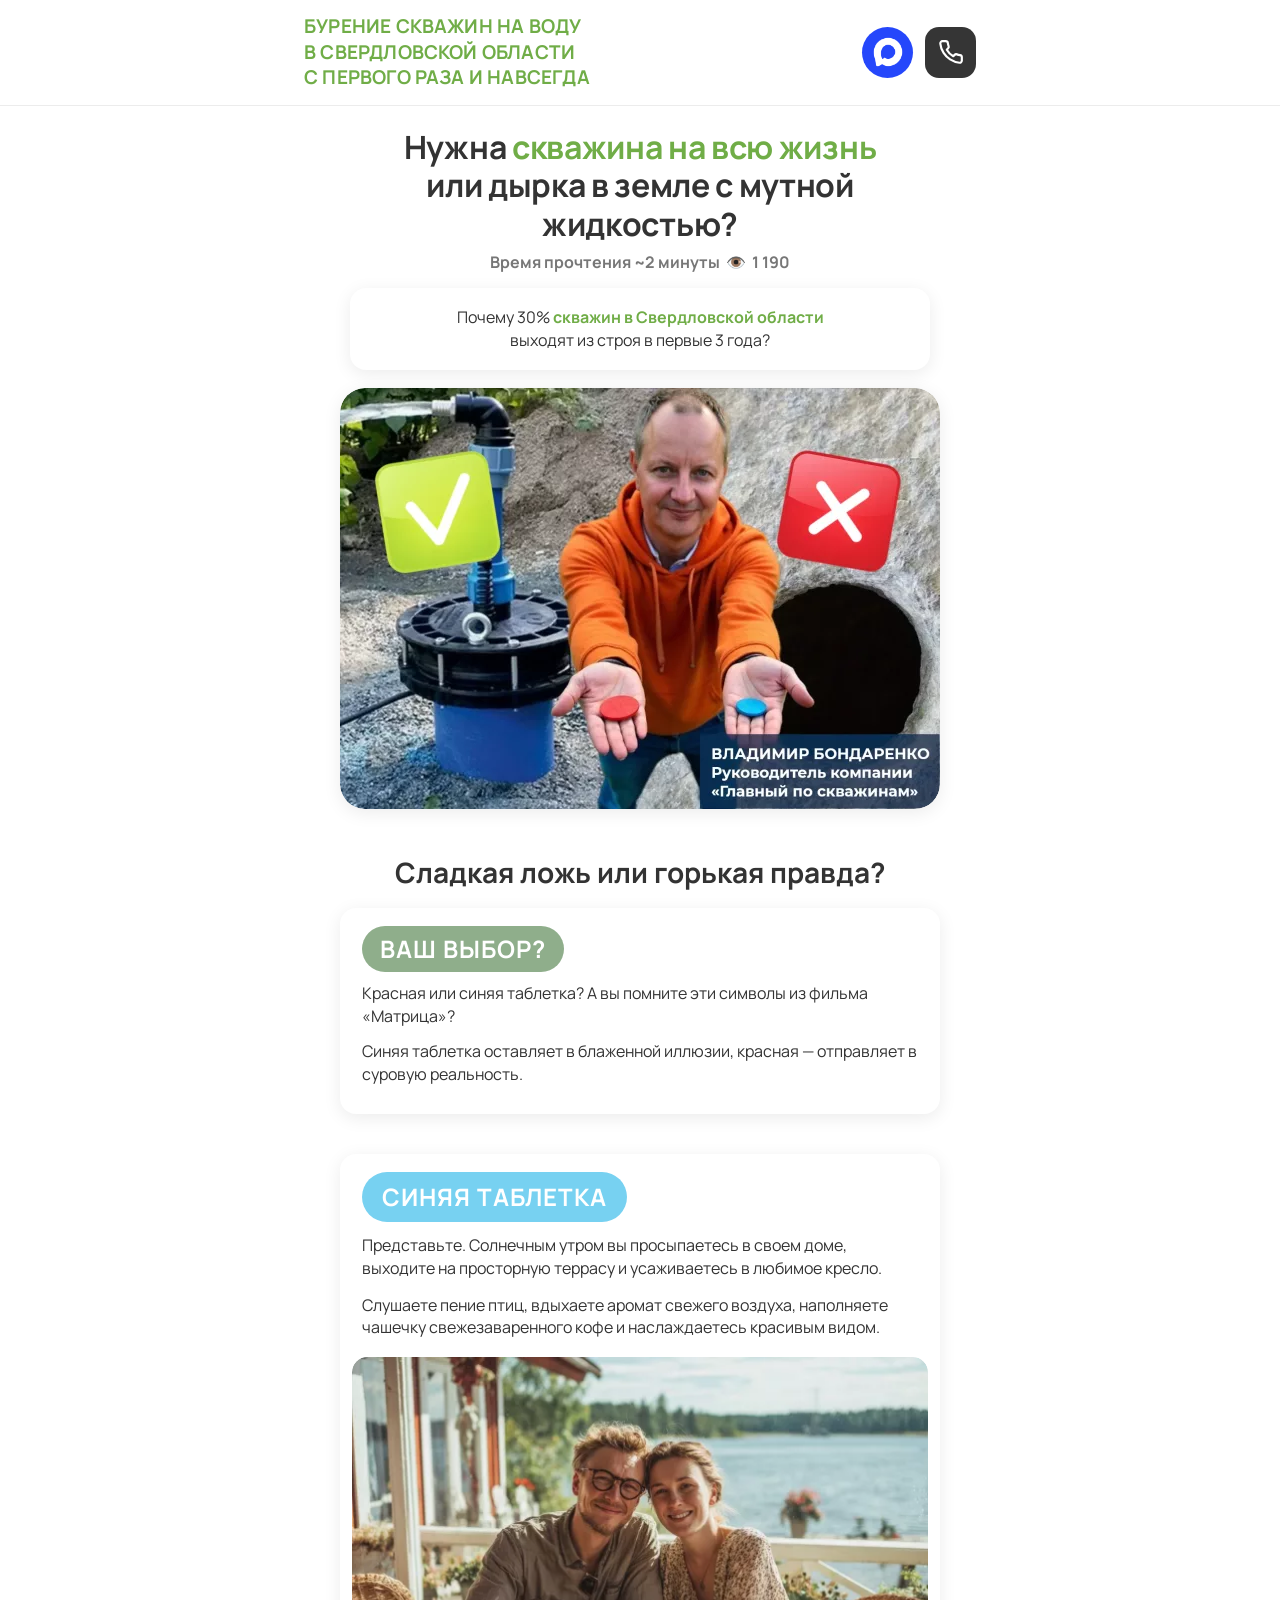
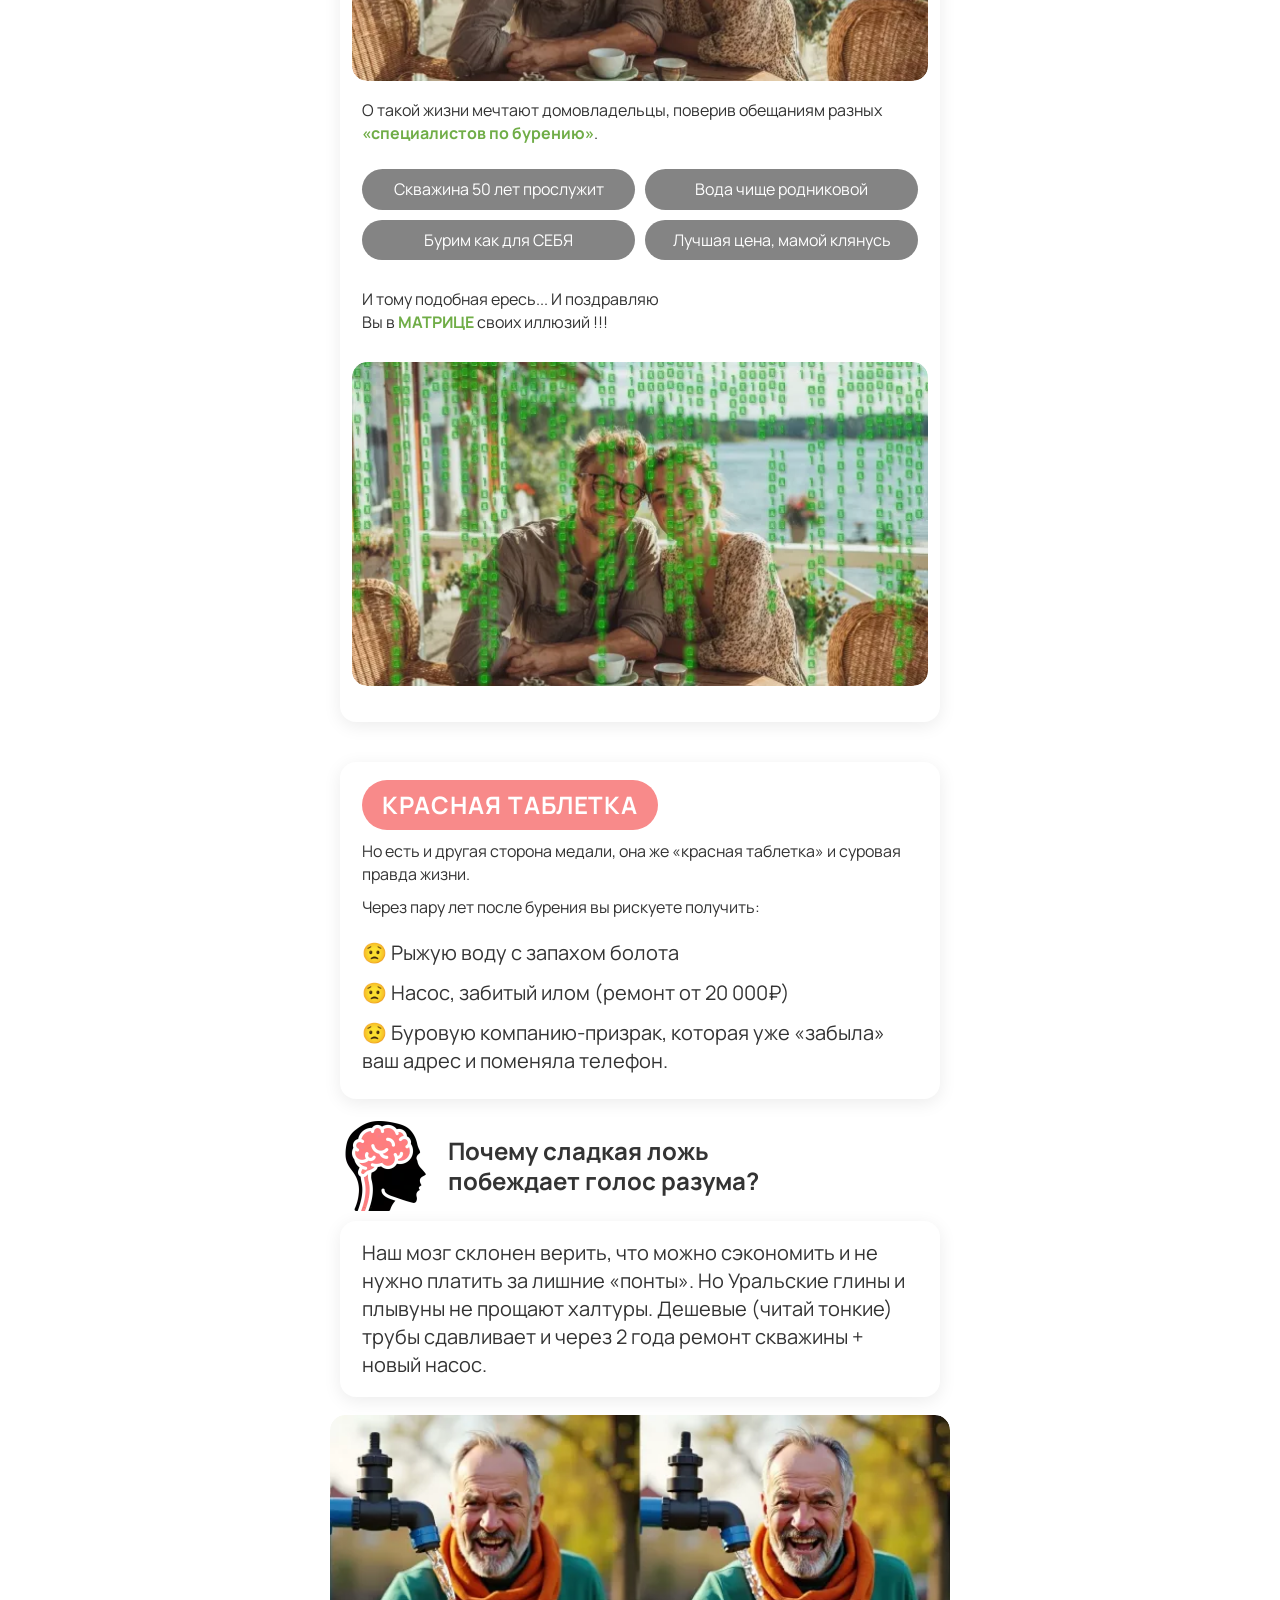
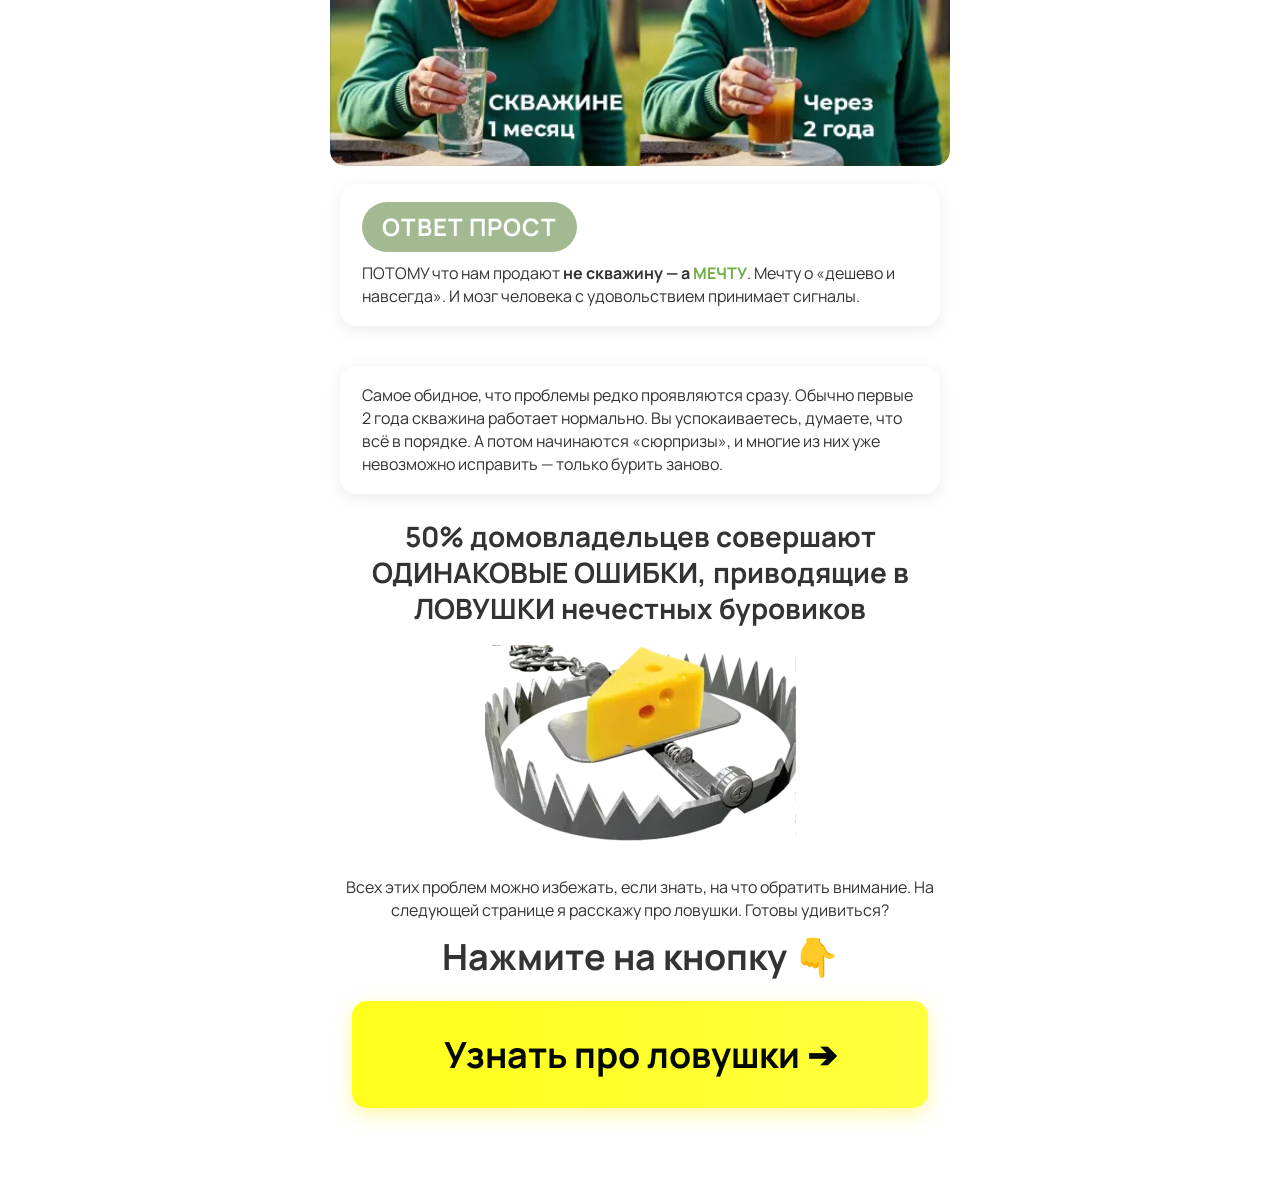
==== commit 95d2ec87: "Add files via upload" ====
--- a/index.html
+++ b/index.html
@@ -73,7 +73,7 @@
     <!-- ============ ВАШ ВЫБОР? ============ -->
     <section class="section">
       <div class="container narrow">
-        <h2 class="section-title">Сладкая ложь или горькая правда?</h2>
+        <h2 class="section-title section-title--sweet-lies">Сладкая ложь или горькая правда?</h2>
 
         <div class="choice-block">
           <div class="card card--choice">
@@ -102,9 +102,8 @@
           </p>
           <p>
             Слушаете пение птиц, вдыхаете аромат свежего воздуха,
-            наполняете чашечку свежезаваренного кофе и
-          </p>
-          <p>наслаждаетесь красивым видом.</p>
+            наполняете чашечку свежезаваренного кофе и наслаждаетесь красивым видом.
+          </p>
 
           <figure class="story-figure">
             <img src="assets/morning-couple.webp"
@@ -157,7 +156,7 @@
 
         <div class="brain-block">
           <img src="assets/brain.webp" alt="" class="brain-icon" width="90" height="90">
-          <h2 class="section-title section-title--left">
+          <h2 class="section-title section-title--left section-title--brain">
             Почему сладкая ложь<br>побеждает голос разума?
           </h2>
         </div>
--- a/styles.css
+++ b/styles.css
@@ -130,7 +130,7 @@
 .hero-title {
   font-size: 32px;
   line-height: 1.2;
-  font-weight: 400;
+  font-weight: 700;
   color: var(--text-main);
   margin-bottom: 8px;
   letter-spacing: -0.01em;
@@ -185,7 +185,20 @@
   text-align: left;
   margin-bottom: 0;
   font-size: 16px;
-  font-weight: 400;
+  font-weight: 700;
+}
+/* «Сладкая ложь или горькая правда?» — крупный bold подзаголовок */
+.section-title--sweet-lies {
+  font-size: 28px;
+  font-weight: 700;
+  margin-bottom: 18px;
+  line-height: 1.25;
+}
+/* «Почему сладкая ложь побеждает голос разума?» — увеличенный bold подзаголовок */
+.section-title--brain {
+  font-size: 24px;
+  font-weight: 700;
+  line-height: 1.25;
 }
 
 /* ===================================================================
@@ -196,12 +209,12 @@
   padding: 8px 20px;
   border-radius: var(--radius-pill);
   font-size: 24px;
-  font-weight: 400;
+  font-weight: 700;
   letter-spacing: 0.04em;
   color: #fff;
   margin-bottom: 8px;
 }
-.badge--muted { background: #8FAE8B; padding: 6px 18px; font-size: 24px; font-weight: 400; }
+.badge--muted { background: #8FAE8B; padding: 6px 18px; font-size: 24px; font-weight: 700; }
 .badge--red   { background: var(--badge-red); }
 .badge--green { background: var(--badge-green); }
 .badge--blue  { background: var(--pill-blue); }
@@ -366,7 +379,7 @@
 
 .final-title {
   font-size: 28px;
-  font-weight: 400;
+  font-weight: 700;
   text-align: center;
   line-height: 1.3;
   margin-bottom: 18px;
@@ -377,7 +390,7 @@
   color: var(--text-main);
   line-height: 1.3;
   margin-bottom: 0;
-  font-weight: 400;
+  font-weight: 700;
 }
 .caps { text-transform: uppercase; }
 
@@ -399,7 +412,7 @@
 .cta-hint {
   text-align: center;
   font-size: 36px;
-  font-weight: 400;
+  font-weight: 700;
   color: var(--text-main);
   margin-bottom: 18px;
 }
@@ -416,7 +429,7 @@
   padding: 28px 24px;
   border-radius: 15px;
   font-size: 36px;
-  font-weight: 400;
+  font-weight: 700;
   box-shadow: 0 6px 20px rgba(255, 230, 0, 0.35);
 }
 /* Блик, пробегающий по кнопке */
@@ -452,7 +465,7 @@
 /* H1 страницы 2 — 32px как в оригинале */
 .hero-title--page2 {
   font-size: 32px;
-  font-weight: 400;
+  font-weight: 700;
   margin-bottom: 8px;
 }
 .hero-title--page2 .accent { font-weight: 700; }
@@ -469,10 +482,10 @@
 .card--story-block p { margin-bottom: 14px; }
 .card--story-block p:last-child { margin-bottom: 0; }
 
-/* Цитата «Почему вы выбрали тех буровиков?» — 22px center */
+/* Цитата «Почему вы выбрали тех буровиков?» — 22px center bold */
 .lead-quote-page2 {
   font-size: 22px;
-  font-weight: 400;
+  font-weight: 700;
   color: var(--text-main);
   text-align: center;
   margin: 18px 0 !important;
@@ -482,6 +495,10 @@
 /* «Демпинг — это удел...» — 20px bold */
 .demping-line {
   font-size: 20px;
+  font-weight: 700;
+}
+/* Жирная строка внутри карточки */
+.legal-bold-line {
   font-weight: 700;
 }
 
@@ -496,10 +513,10 @@
   border-radius: 25px;
 }
 
-/* Заголовок «3 ЛОВУШКИ...» — 24px */
+/* Заголовок «3 ЛОВУШКИ...» — 24px bold */
 .section-title--page2 {
   font-size: 24px;
-  font-weight: 400;
+  font-weight: 700;
   text-align: center;
   margin: 24px 0 18px;
   line-height: 1.3;
@@ -522,7 +539,7 @@
   padding: 22px 28px;
   border-radius: var(--radius-pill);
   font-size: 24px;
-  font-weight: 400;
+  font-weight: 700;
   line-height: 1.35;
   margin: 24px 0;
 }
@@ -547,7 +564,7 @@
   flex-direction: column;
   gap: 2px;
   font-size: 24px;
-  font-weight: 400;
+  font-weight: 700;
   line-height: 1.2;
   color: var(--text-main);
 }
@@ -581,7 +598,7 @@
 }
 .trap-head h3 {
   font-size: 22px;
-  font-weight: 400;
+  font-weight: 700;
   color: var(--text-main);
   margin: 0;
 }
@@ -667,13 +684,13 @@
 /* H1 страницы 3 — 32px, тёмно-зелёный #51A72A */
 .hero-title--page3 {
   font-size: 32px;
-  font-weight: 400;
+  font-weight: 700;
   margin-bottom: 8px;
   line-height: 1.25;
 }
 .accent-darkgreen {
   color: #51A72A;
-  font-weight: 400;
+  font-weight: 700;
 }
 
 /* Серый баннер-вопрос под фото */
@@ -698,7 +715,7 @@
   background: var(--accent-green);
   color: #fff;
   font-size: 24px;
-  font-weight: 400;
+  font-weight: 700;
   padding: 10px 28px;
   margin: 0;
 }
@@ -721,7 +738,7 @@
 }
 .rule-title {
   font-size: 20px;
-  font-weight: 400;
+  font-weight: 700;
   color: var(--text-main);
   margin: 0;
   line-height: 1.3;
@@ -757,7 +774,7 @@
    =================================================================== */
 .hero-title--page4 {
   font-size: 32px;
-  font-weight: 400;
+  font-weight: 700;
   margin-bottom: 14px;
   line-height: 1.2;
 }
@@ -833,6 +850,79 @@
 .story-figure--full figcaption { display: none; }
 
 /* ===================================================================
+   LEGAL-СТРАНИЦЫ — Согласие и Политика конфиденциальности
+   =================================================================== */
+.section--legal {
+  padding: 28px 0 60px;
+}
+.card--legal {
+  padding: 24px 28px;
+  text-align: left;
+}
+.legal-title {
+  font-size: 28px;
+  font-weight: 700;
+  color: var(--text-main);
+  margin-bottom: 18px;
+  line-height: 1.25;
+}
+.legal-h2 {
+  font-size: 20px;
+  font-weight: 700;
+  color: var(--text-main);
+  margin: 22px 0 10px;
+  line-height: 1.3;
+}
+.card--legal p {
+  font-size: 16px;
+  line-height: 1.55;
+  margin-bottom: 12px;
+  color: var(--text-main);
+}
+.card--legal strong {
+  font-weight: 700;
+}
+.legal-list {
+  list-style: none;
+  margin: 0 0 14px;
+  padding: 0;
+}
+.legal-list li {
+  font-size: 16px;
+  line-height: 1.55;
+  padding: 4px 0 4px 18px;
+  position: relative;
+  color: var(--text-main);
+}
+.legal-list li::before {
+  content: "—";
+  position: absolute;
+  left: 0;
+  color: var(--accent-green);
+  font-weight: 700;
+}
+.legal-link {
+  color: var(--accent-green);
+  text-decoration: underline;
+  font-weight: 600;
+}
+.legal-link:hover {
+  text-decoration: none;
+}
+.legal-back {
+  margin-top: 24px !important;
+  padding-top: 18px;
+  border-top: 1px solid #e5e5e5;
+}
+@media (max-width: 720px) {
+  .legal-title { font-size: 22px; }
+  .legal-h2 { font-size: 18px; }
+  .card--legal { padding: 18px 18px; }
+  .card--legal p { font-size: 15px; }
+  .legal-list li { font-size: 15px; }
+}
+
+/* ===================================================================
    СТРАНИЦА 5 — Рецепт скважины + квиз
    =================================================================== */
 /* Карточка с бейджем и фото (ТЕХНИКА, МАТЕРИАЛЫ, и т.д.) */
@@ -853,7 +943,7 @@
 .section--quiz { padding-bottom: 60px; }
 .quiz-title {
   font-size: 28px;
-  font-weight: 400;
+  font-weight: 700;
   text-align: center;
   margin-bottom: 14px;
   line-height: 1.3;
@@ -880,7 +970,7 @@
 .quiz-question { padding: 4px 0; }
 .quiz-q-title {
   font-size: 20px;
-  font-weight: 400;
+  font-weight: 700;
   color: var(--text-main);
   margin: 0;
   line-height: 1.3;
